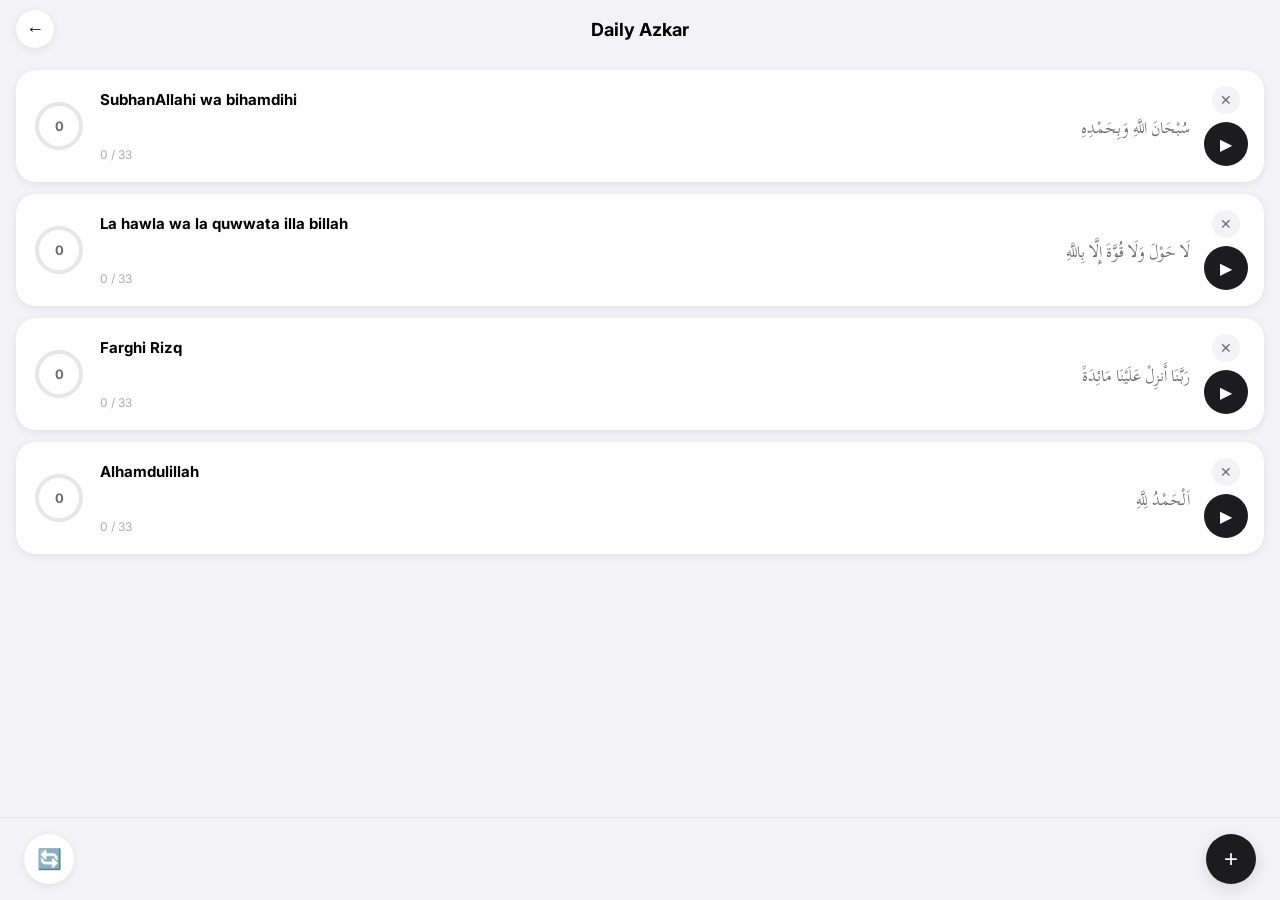
==== azkar.html @ 8ad4d425 "Create azkar.html" ====
<!DOCTYPE html>
<html lang="en">
<head>
  <meta charset="UTF-8"/>
  <meta name="viewport" content="width=device-width, initial-scale=1.0, viewport-fit=cover"/>
  <meta name="apple-mobile-web-app-capable" content="yes"/>
  <meta name="apple-mobile-web-app-status-bar-style" content="default"/>
  <title>Daily Azkar – IbadahHub</title>
  <link rel="stylesheet" href="css/style.css"/>
  <style>
    body { padding-bottom: 100px; }

    .azkar-header {
      display: flex;
      align-items: center;
      justify-content: space-between;
      padding: 14px 16px;
      padding-top: calc(env(safe-area-inset-top, 16px) + 10px);
      background: var(--bg);
    }

    .azkar-header-title {
      font-size: 18px;
      font-weight: 700;
      color: var(--text);
      text-align: center;
      flex: 1;
    }

    /* Zikr card */
    .zikr-card {
      background: white;
      border-radius: var(--radius-lg);
      padding: 16px;
      box-shadow: var(--shadow);
      margin: 0 16px 12px;
      display: flex;
      align-items: center;
      gap: 14px;
    }

    /* Progress ring */
    .zikr-ring {
      position: relative;
      width: 54px;
      height: 54px;
      flex-shrink: 0;
    }

    .zikr-ring svg {
      transform: rotate(-90deg);
      width: 54px;
      height: 54px;
    }

    .zikr-ring-text {
      position: absolute;
      inset: 0;
      display: flex;
      align-items: center;
      justify-content: center;
      font-size: 13px;
      font-weight: 700;
      color: var(--text-secondary);
    }

    .zikr-ring-text.done-text {
      font-size: 20px;
      color: var(--green);
    }

    /* Body */
    .zikr-body { flex: 1; min-width: 0; }

    .zikr-name {
      font-size: 15px;
      font-weight: 700;
      color: var(--text);
      margin-bottom: 4px;
      line-height: 1.3;
    }

    .zikr-arabic {
      font-family: 'Scheherazade New', serif;
      font-size: 16px;
      line-height: 1.8;
      text-align: right;
      direction: rtl;
      color: var(--text-secondary);
      margin-bottom: 4px;
    }

    .zikr-done-label {
      font-size: 13px;
      font-weight: 700;
      color: var(--green);
    }

    .zikr-count-label {
      font-size: 12px;
      color: var(--text-light);
    }

    /* Right side buttons */
    .zikr-right {
      display: flex;
      flex-direction: column;
      align-items: center;
      gap: 8px;
      flex-shrink: 0;
    }

    .zikr-menu-btn {
      width: 28px;
      height: 28px;
      border-radius: 50%;
      border: none;
      background: var(--bg);
      color: var(--text-secondary);
      font-size: 14px;
      cursor: pointer;
      display: flex;
      align-items: center;
      justify-content: center;
    }

    .zikr-play-btn {
      width: 44px;
      height: 44px;
      border-radius: 50%;
      border: none;
      background: #1c1c1e;
      color: white;
      font-size: 16px;
      cursor: pointer;
      display: flex;
      align-items: center;
      justify-content: center;
      transition: transform 0.15s;
      -webkit-user-select: none;
      user-select: none;
    }

    .zikr-play-btn:active { transform: scale(0.9); }

    /* Bottom buttons */
    .bottom-actions {
      position: fixed;
      bottom: 0;
      left: 0;
      right: 0;
      display: flex;
      align-items: center;
      justify-content: space-between;
      padding: 16px 24px;
      padding-bottom: calc(env(safe-area-inset-bottom, 16px) + 16px);
      background: rgba(242,242,247,0.95);
      backdrop-filter: blur(10px);
      -webkit-backdrop-filter: blur(10px);
      border-top: 1px solid var(--border);
    }

    .bottom-round-btn {
      width: 50px;
      height: 50px;
      border-radius: 50%;
      border: none;
      background: white;
      font-size: 20px;
      cursor: pointer;
      display: flex;
      align-items: center;
      justify-content: center;
      box-shadow: var(--shadow);
      transition: transform 0.15s;
      -webkit-user-select: none;
      user-select: none;
    }

    .bottom-round-btn:active { transform: scale(0.9); }

    .bottom-add-btn {
      width: 50px;
      height: 50px;
      border-radius: 50%;
      border: none;
      background: #1c1c1e;
      color: white;
      font-size: 24px;
      cursor: pointer;
      display: flex;
      align-items: center;
      justify-content: center;
      box-shadow: var(--shadow-md);
      transition: transform 0.15s;
      -webkit-user-select: none;
      user-select: none;
    }

    .bottom-add-btn:active { transform: scale(0.9); }

    /* Add zikr modal */
    .add-modal-overlay {
      position: fixed;
      inset: 0;
      background: rgba(0,0,0,0.4);
      z-index: 1000;
      display: flex;
      align-items: flex-end;
      opacity: 0;
      pointer-events: none;
      transition: opacity 0.3s ease;
    }

    .add-modal-overlay.show {
      opacity: 1;
      pointer-events: all;
    }

    .add-modal {
      background: white;
      border-radius: 24px 24px 0 0;
      padding: 20px;
      padding-bottom: calc(env(safe-area-inset-bottom, 20px) + 20px);
      width: 100%;
      transform: translateY(100%);
      transition: transform 0.3s ease;
    }

    .add-modal-overlay.show .add-modal {
      transform: translateY(0);
    }

    .add-modal-handle {
      width: 36px;
      height: 4px;
      background: var(--border);
      border-radius: 50px;
      margin: 0 auto 20px;
    }

    .add-modal-title {
      font-size: 18px;
      font-weight: 700;
      text-align: center;
      margin-bottom: 20px;
    }

    .form-input {
      width: 100%;
      padding: 13px 16px;
      border-radius: 12px;
      border: 1px solid var(--border);
      font-size: 15px;
      font-family: 'Inter', sans-serif;
      background: var(--bg);
      color: var(--text);
      margin-bottom: 12px;
      outline: none;
    }

    .form-input:focus {
      border-color: var(--primary);
    }

    /* Zikr detail page */
    #zikr-detail-page {
      display: none;
      position: fixed;
      inset: 0;
      background: var(--bg);
      z-index: 500;
      overflow-y: auto;
      padding-bottom: 40px;
    }

    #zikr-detail-page.show { display: block; }

    .detail-info-card {
      background: white;
      border-radius: var(--radius-lg);
      padding: 24px 20px;
      margin: 0 16px 14px;
      box-shadow: var(--shadow);
    }

    .detail-name {
      font-size: 22px;
      font-weight: 800;
      color: var(--text);
      margin-bottom: 8px;
    }

    .detail-target {
      display: inline-block;
      background: var(--bg);
      border-radius: 50px;
      padding: 5px 16px;
      font-size: 13px;
      font-weight: 600;
      color: var(--text-secondary);
      margin-bottom: 16px;
    }

    .detail-urdu {
      font-family: 'Noto Nastaliq Urdu', serif;
      font-size: 18px;
      line-height: 2.4;
      text-align: right;
      direction: rtl;
      color: var(--text);
      margin-bottom: 14px;
    }

    .detail-arabic {
      font-family: 'Scheherazade New', serif;
      font-size: 26px;
      line-height: 2;
      text-align: right;
      direction: rtl;
      color: var(--text);
      margin-bottom: 14px;
    }

    .detail-translation {
      font-size: 15px;
      line-height: 1.7;
      color: var(--text-secondary);
      margin-bottom: 10px;
    }

    .detail-reference {
      font-size: 12px;
      color: var(--text-light);
      text-align: center;
      direction: rtl;
      font-family: 'Scheherazade New', serif;
      padding-top: 12px;
      border-top: 1px solid var(--border);
    }

    .detail-counter-card {
      background: white;
      border-radius: var(--radius-lg);
      padding: 32px 20px 24px;
      margin: 0 16px 14px;
      box-shadow: var(--shadow);
      text-align: center;
      cursor: pointer;
      -webkit-user-select: none;
      user-select: none;
    }

    .detail-counter-card:active {
      background: #f9f9f9;
    }

    .detail-fraction {
      font-size: 52px;
      font-weight: 800;
      color: var(--green);
      letter-spacing: -2px;
      margin-bottom: 8px;
    }

    .detail-tap-hint {
      font-size: 15px;
      color: var(--text-light);
      margin-bottom: 16px;
    }

    .detail-reset-btn {
      background: var(--red);
      color: white;
      border: none;
      border-radius: 50px;
      padding: 13px 40px;
      font-size: 16px;
      font-weight: 700;
      cursor: pointer;
      font-family: 'Inter', sans-serif;
    }

    .detail-reset-btn:active { opacity: 0.85; }
  </style>
</head>
<body>

<!-- HEADER -->
<div class="azkar-header">
  <button class="back-btn" onclick="location.href='more.html'">←</button>
  <div class="azkar-header-title">Daily Azkar</div>
  <div style="width:38px;"></div>
</div>

<!-- ZIKR LIST -->
<div id="zikr-list" style="padding-top:8px;"></div>

<!-- BOTTOM ACTIONS -->
<div class="bottom-actions">
  <button class="bottom-round-btn" onclick="resetAll()" title="Reset all">🔄</button>
  <button class="bottom-add-btn" onclick="openAddModal()">+</button>
</div>

<!-- ADD ZIKR MODAL -->
<div class="add-modal-overlay" id="add-modal-overlay" onclick="closeAddModal(event)">
  <div class="add-modal">
    <div class="add-modal-handle"></div>
    <div class="add-modal-title">Add New Zikr</div>
    <input class="form-input" id="new-zikr-name" placeholder="Name (e.g. SubhanAllah)" />
    <input class="form-input" id="new-zikr-arabic" placeholder="Arabic text (optional)" style="font-family:'Scheherazade New',serif; font-size:18px; direction:rtl;"/>
    <input class="form-input" id="new-zikr-urdu" placeholder="Urdu/explanation (optional)" style="font-family:'Noto Nastaliq Urdu',serif; direction:rtl;"/>
    <input class="form-input" id="new-zikr-target" placeholder="Target count (e.g. 33)" type="number"/>
    <button class="btn btn-primary btn-full" style="margin-top:4px;" onclick="addZikr()">Add Zikr</button>
  </div>
</div>

<!-- ZIKR DETAIL PAGE -->
<div id="zikr-detail-page">
  <div class="azkar-header">
    <button class="back-btn" onclick="closeDetail()">←</button>
    <div class="azkar-header-title" id="detail-header-title">Zikr</div>
    <div style="width:38px;"></div>
  </div>

  <div class="detail-info-card">
    <div class="detail-name" id="detail-name"></div>
    <div class="detail-target" id="detail-target"></div>
    <div class="detail-arabic" id="detail-arabic"></div>
    <div class="detail-urdu" id="detail-urdu"></div>
    <div class="detail-reference" id="detail-reference"></div>
  </div>

  <div class="detail-counter-card" onclick="detailTap()">
    <div class="detail-fraction" id="detail-fraction">0 / 33</div>
    <div class="detail-tap-hint">Tap Anywhere</div>
    <button class="detail-reset-btn" onclick="event.stopPropagation(); detailReset()">Reset</button>
  </div>
</div>

<!-- TOAST -->
<div class="toast" id="toast"></div>

<script>
// ── DEFAULT ZIKR DATA ──
const defaultZikr = [
  {
    id: 'subhan',
    name: 'SubhanAllahi wa bihamdihi',
    arabic: 'سُبْحَانَ اللَّهِ وَبِحَمْدِهِ',
    urdu: 'نبی صلی اللہ علیہ وآلہ وسلم نے فرمایا: دو کلمے زبان پر ہلکے ہیں لیکن میزان میں انتہائی وزنی اور اللہ تعالیٰ کو از حد محبوب ہیں',
    reference: 'صحیح البخاری، حدیث: 6682',
    target: 33,
    count: 0
  },
  {
    id: 'lahawla',
    name: 'La hawla wa la quwwata illa billah',
    arabic: 'لَا حَوْلَ وَلَا قُوَّةَ إِلَّا بِاللَّهِ',
    urdu: 'اللہ کے سوا نہ کوئی طاقت ہے نہ قوت',
    reference: 'متفق علیہ',
    target: 33,
    count: 0
  },
  {
    id: 'farghi',
    name: 'Farghi Rizq',
    arabic: 'رَبَّنَا أَنزِلْ عَلَيْنَا مَائِدَةً',
    urdu: 'اے ہمارے رب ہم پر آسمان سے خوان نعمت نازل فرما',
    reference: 'القرآن 5:114',
    target: 33,
    count: 0
  },
  {
    id: 'alhamd',
    name: 'Alhamdulillah',
    arabic: 'اَلْحَمْدُ لِلَّهِ',
    urdu: 'تمام تعریفیں اللہ کے لیے ہیں',
    reference: 'القرآن 1:2',
    target: 33,
    count: 0
  }
];

let currentDetailId = null;

// ── LOAD ZIKR ──
function loadZikr() {
  const saved = localStorage.getItem('azkarList');
  if (saved) return JSON.parse(saved);
  localStorage.setItem('azkarList', JSON.stringify(defaultZikr));
  return defaultZikr;
}

function saveZikr(list) {
  localStorage.setItem('azkarList', JSON.stringify(list));
}

// ── RENDER LIST ──
function renderList() {
  const list = loadZikr();
  const container = document.getElementById('zikr-list');
  container.innerHTML = '';

  list.forEach(z => {
    const isDone = z.count >= z.target;
    const pct = Math.min(z.count / z.target, 1);
    const circumference = 2 * Math.PI * 22;
    const offset = circumference - pct * circumference;

    const card = document.createElement('div');
    card.className = 'zikr-card';
    card.innerHTML = `
      <!-- Ring -->
      <div class="zikr-ring">
        <svg viewBox="0 0 54 54">
          <circle cx="27" cy="27" r="22" fill="none"
            stroke="#e5e5ea" stroke-width="4"/>
          <circle cx="27" cy="27" r="22" fill="none"
            stroke="${isDone ? '#34c759' : '#34c759'}"
            stroke-width="4"
            stroke-linecap="round"
            stroke-dasharray="${circumference}"
            stroke-dashoffset="${isDone ? 0 : offset}"
            style="transition:stroke-dashoffset 0.3s ease;"/>
        </svg>
        <div class="zikr-ring-text ${isDone ? 'done-text' : ''}">
          ${isDone ? '✓' : z.count}
        </div>
      </div>

      <!-- Body -->
      <div class="zikr-body" onclick="openDetail('${z.id}')" style="cursor:pointer;">
        <div class="zikr-name">${z.name}</div>
        <div class="zikr-arabic">${z.arabic}</div>
        ${isDone
          ? '<div class="zikr-done-label">Done</div>'
          : `<div class="zikr-count-label">${z.count} / ${z.target}</div>`
        }
      </div>

      <!-- Right -->
      <div class="zikr-right">
        <button class="zikr-menu-btn" onclick="deleteZikr('${z.id}')">✕</button>
        <button class="zikr-play-btn" onclick="openDetail('${z.id}')">▶</button>
      </div>
    `;
    container.appendChild(card);
  });
}

// ── OPEN DETAIL ──
function openDetail(id) {
  const list = loadZikr();
  const z = list.find(x => x.id === id);
  if (!z) return;
  currentDetailId = id;

  document.getElementById('detail-header-title').textContent = z.name;
  document.getElementById('detail-name').textContent = z.name;
  document.getElementById('detail-target').textContent = 'Target ' + z.target;
  document.getElementById('detail-arabic').textContent = z.arabic;
  document.getElementById('detail-urdu').textContent = z.urdu;
  document.getElementById('detail-reference').textContent = z.reference;
  updateDetailCounter(z);

  document.getElementById('zikr-detail-page').classList.add('show');
}

function closeDetail() {
  document.getElementById('zikr-detail-page').classList.remove('show');
  currentDetailId = null;
  renderList();
}

// ── DETAIL TAP ──
function detailTap() {
  if (!currentDetailId) return;
  const list = loadZikr();
  const z = list.find(x => x.id === currentDetailId);
  if (!z) return;
  if (z.count < z.target) z.count++;
  if (navigator.vibrate) navigator.vibrate(30);
  saveZikr(list);
  updateDetailCounter(z);
}

function detailReset() {
  if (!currentDetailId) return;
  const list = loadZikr();
  const z = list.find(x => x.id === currentDetailId);
  if (!z) return;
  z.count = 0;
  saveZikr(list);
  updateDetailCounter(z);
}

function updateDetailCounter(z) {
  document.getElementById('detail-fraction').textContent = z.count + ' / ' + z.target;
}

// ── DELETE ZIKR ──
function deleteZikr(id) {
  if (!confirm('Remove this zikr?')) return;
  const list = loadZikr().filter(x => x.id !== id);
  saveZikr(list);
  renderList();
}

// ── RESET ALL ──
function resetAll() {
  if (!confirm('Reset all zikr counts?')) return;
  const list = loadZikr();
  list.forEach(z => z.count = 0);
  saveZikr(list);
  renderList();
  showToast('All counts reset ✓');
}

// ── ADD ZIKR ──
function openAddModal() {
  document.getElementById('add-modal-overlay').classList.add('show');
}

function closeAddModal(e) {
  if (e.target === document.getElementById('add-modal-overlay')) {
    document.getElementById('add-modal-overlay').classList.remove('show');
  }
}

function addZikr() {
  const name = document.getElementById('new-zikr-name').value.trim();
  const arabic = document.getElementById('new-zikr-arabic').value.trim();
  const urdu = document.getElementById('new-zikr-urdu').value.trim();
  const target = parseInt(document.getElementById('new-zikr-target').value) || 33;

  if (!name) { showToast('Please enter a name'); return; }

  const list = loadZikr();
  list.push({
    id: 'z_' + Date.now(),
    name, arabic, urdu,
    reference: '',
    target,
    count: 0
  });
  saveZikr(list);
  renderList();

  document.getElementById('new-zikr-name').value = '';
  document.getElementById('new-zikr-arabic').value = '';
  document.getElementById('new-zikr-urdu').value = '';
  document.getElementById('new-zikr-target').value = '';
  document.getElementById('add-modal-overlay').classList.remove('show');
  showToast('Zikr added ✓');
}

// ── TOAST ──
function showToast(msg) {
  const t = document.getElementById('toast');
  t.textContent = msg;
  t.classList.add('show');
  setTimeout(() => t.classList.remove('show'), 2500);
}

// ── INIT ──
renderList();
</script>
</body>
</html>
---- css/style.css ----
/* ==============================================
   IBADAHHUB - COMPLETE iOS STYLE
   ============================================== */

@import url('https://fonts.googleapis.com/css2?family=Inter:wght@300;400;500;600;700;800&family=Scheherazade+New:wght@400;700&family=Noto+Nastaliq+Urdu:wght@400;700&display=swap');

/* --- ROOT --- */
:root {
  --bg: #f2f2f7;
  --card: #ffffff;
  --primary: #007aff;
  --green: #34c759;
  --red: #ff3b30;
  --orange: #ff9500;
  --purple: #af52de;
  --gray: #8e8e93;
  --border: #e5e5ea;
  --text: #000000;
  --text-secondary: #6c6c70;
  --text-light: #aeaeb2;
  --shadow: 0 2px 8px rgba(0,0,0,0.08);
  --shadow-md: 0 4px 16px rgba(0,0,0,0.12);
  --radius: 16px;
  --radius-sm: 12px;
  --radius-lg: 20px;
  --navbar-height: 83px;
}

/* --- RESET --- */
*, *::before, *::after {
  margin: 0;
  padding: 0;
  box-sizing: border-box;
  -webkit-tap-highlight-color: transparent;
}

html {
  -webkit-text-size-adjust: 100%;
  scroll-behavior: smooth;
}

body {
  font-family: 'Inter', -apple-system, BlinkMacSystemFont, sans-serif;
  background: var(--bg);
  color: var(--text);
  min-height: 100vh;
  overflow-x: hidden;
}

::-webkit-scrollbar { display: none; }
* { scrollbar-width: none; }

/* ==============================================
   BOTTOM NAVBAR
   ============================================== */

.navbar {
  position: fixed;
  bottom: 0;
  left: 0;
  right: 0;
  height: var(--navbar-height);
  background: rgba(249,249,249,0.94);
  backdrop-filter: blur(20px);
  -webkit-backdrop-filter: blur(20px);
  border-top: 1px solid var(--border);
  display: flex;
  align-items: flex-start;
  justify-content: space-around;
  padding-top: 8px;
  padding-bottom: env(safe-area-inset-bottom, 8px);
  z-index: 999;
}

.nav-item {
  display: flex;
  flex-direction: column;
  align-items: center;
  gap: 4px;
  cursor: pointer;
  padding: 6px 20px;
  border-radius: 12px;
  transition: all 0.15s ease;
  -webkit-user-select: none;
  user-select: none;
  min-width: 70px;
}

.nav-item:active {
  transform: scale(0.88);
}

/* Icon box style like screenshot */
.nav-icon-box {
  width: 44px;
  height: 44px;
  border-radius: 12px;
  background: #e5e5ea;
  display: flex;
  align-items: center;
  justify-content: center;
  font-size: 22px;
  transition: all 0.15s ease;
}

.nav-item.active .nav-icon-box {
  background: #007aff22;
}

.nav-label {
  font-size: 10px;
  font-weight: 500;
  color: var(--text-secondary);
}

.nav-item.active .nav-label {
  color: var(--primary);
  font-weight: 700;
}

/* ==============================================
   PAGE HEADER (back button style)
   ============================================== */

.page-header {
  display: flex;
  align-items: center;
  justify-content: space-between;
  padding: 12px 16px;
  padding-top: calc(env(safe-area-inset-top, 16px) + 12px);
  background: var(--bg);
}

.back-btn {
  width: 38px;
  height: 38px;
  border-radius: 50%;
  background: var(--card);
  border: none;
  display: flex;
  align-items: center;
  justify-content: center;
  font-size: 18px;
  cursor: pointer;
  box-shadow: var(--shadow);
  -webkit-user-select: none;
  user-select: none;
  transition: transform 0.15s;
}

.back-btn:active {
  transform: scale(0.9);
}

.page-header-title {
  font-size: 17px;
  font-weight: 700;
  color: var(--text);
  text-align: center;
  flex: 1;
}

.header-action-btn {
  width: 38px;
  height: 38px;
  border-radius: 50%;
  background: var(--card);
  border: none;
  display: flex;
  align-items: center;
  justify-content: center;
  font-size: 18px;
  cursor: pointer;
  box-shadow: var(--shadow);
  transition: transform 0.15s;
}

.header-action-btn:active {
  transform: scale(0.9);
}

/* ==============================================
   CARDS
   ============================================== */

.card {
  background: var(--card);
  border-radius: var(--radius);
  padding: 18px;
  box-shadow: var(--shadow);
  margin-bottom: 12px;
}

.card-lg {
  background: var(--card);
  border-radius: var(--radius-lg);
  padding: 24px;
  box-shadow: var(--shadow-md);
  margin-bottom: 14px;
}

/* Full width row card with arrow */
.list-card {
  background: var(--card);
  border-radius: var(--radius);
  padding: 16px 18px;
  box-shadow: var(--shadow);
  margin-bottom: 10px;
  display: flex;
  align-items: center;
  gap: 14px;
  cursor: pointer;
  transition: transform 0.15s ease;
  -webkit-user-select: none;
  user-select: none;
}

.list-card:active {
  transform: scale(0.98);
  opacity: 0.9;
}

.list-card-icon {
  width: 44px;
  height: 44px;
  border-radius: 12px;
  background: var(--bg);
  display: flex;
  align-items: center;
  justify-content: center;
  font-size: 24px;
  flex-shrink: 0;
}

.list-card-body {
  flex: 1;
}

.list-card-title {
  font-size: 15px;
  font-weight: 700;
  color: var(--text);
  margin-bottom: 3px;
}

.list-card-desc {
  font-size: 13px;
  color: var(--text-secondary);
  line-height: 1.4;
}

.list-card-arrow {
  font-size: 18px;
  color: var(--text-light);
  font-weight: 300;
}

/* 2 column grid */
.grid-2 {
  display: grid;
  grid-template-columns: 1fr 1fr;
  gap: 12px;
  margin-bottom: 14px;
}

.grid-card {
  background: var(--card);
  border-radius: var(--radius);
  padding: 20px 12px;
  box-shadow: var(--shadow);
  display: flex;
  flex-direction: column;
  align-items: center;
  text-align: center;
  cursor: pointer;
  transition: transform 0.15s ease;
  -webkit-user-select: none;
  user-select: none;
  gap: 10px;
}

.grid-card:active {
  transform: scale(0.94);
}

.grid-card-icon {
  font-size: 42px;
  line-height: 1;
}

.grid-card-title {
  font-size: 14px;
  font-weight: 700;
  color: var(--text);
}

/* ==============================================
   CONTENT WRAPPER
   ============================================== */

.content {
  padding: 0 16px 20px;
  max-width: 480px;
  margin: 0 auto;
}

.content-with-navbar {
  padding-bottom: calc(var(--navbar-height) + 20px);
}

/* ==============================================
   SECTION LABEL
   ============================================== */

.section-label {
  font-size: 13px;
  font-weight: 600;
  color: var(--text-secondary);
  text-transform: uppercase;
  letter-spacing: 0.5px;
  margin: 20px 0 10px;
  padding-left: 2px;
}

/* ==============================================
   BUTTONS
   ============================================== */

.btn {
  display: inline-flex;
  align-items: center;
  justify-content: center;
  gap: 8px;
  padding: 13px 24px;
  border-radius: 50px;
  font-size: 15px;
  font-weight: 600;
  border: none;
  cursor: pointer;
  transition: all 0.15s ease;
  -webkit-user-select: none;
  user-select: none;
  font-family: 'Inter', sans-serif;
}

.btn:active { transform: scale(0.96); }
.btn-primary { background: var(--primary); color: white; }
.btn-green { background: var(--green); color: white; }
.btn-red { background: var(--red); color: white; }
.btn-gray { background: var(--border); color: var(--text); }
.btn-full { width: 100%; }
.btn-sm { padding: 9px 18px; font-size: 13px; }
.btn-lg { padding: 16px 32px; font-size: 17px; }

/* ==============================================
   TAB SWITCHER
   ============================================== */

.tab-bar {
  display: flex;
  background: var(--border);
  border-radius: 10px;
  padding: 3px;
  margin-bottom: 16px;
}

.tab-btn {
  flex: 1;
  padding: 8px;
  border-radius: 8px;
  border: none;
  background: transparent;
  font-size: 14px;
  font-weight: 600;
  color: var(--text-secondary);
  cursor: pointer;
  transition: all 0.2s ease;
  font-family: 'Inter', sans-serif;
}

.tab-btn.active {
  background: var(--card);
  color: var(--text);
  box-shadow: var(--shadow);
}

/* ==============================================
   DATE NAVIGATOR
   ============================================== */

.date-nav {
  display: flex;
  align-items: center;
  justify-content: space-between;
  background: var(--card);
  border-radius: var(--radius);
  padding: 14px 16px;
  box-shadow: var(--shadow);
  margin-bottom: 14px;
}

.date-nav-btn {
  width: 34px;
  height: 34px;
  border-radius: 50%;
  background: var(--bg);
  border: none;
  display: flex;
  align-items: center;
  justify-content: center;
  font-size: 16px;
  cursor: pointer;
  color: var(--primary);
  transition: transform 0.15s;
  font-weight: 700;
}

.date-nav-btn:active { transform: scale(0.9); }

.date-nav-center {
  text-align: center;
}

.date-nav-main {
  font-size: 16px;
  font-weight: 700;
  color: var(--text);
}

.date-nav-sub {
  font-size: 12px;
  color: var(--text-secondary);
  margin-top: 2px;
}

/* ==============================================
   PROGRESS RING (for azkar)
   ============================================== */

.progress-ring-wrap {
  position: relative;
  width: 52px;
  height: 52px;
  flex-shrink: 0;
}

.progress-ring-wrap svg {
  transform: rotate(-90deg);
}

.progress-ring-text {
  position: absolute;
  inset: 0;
  display: flex;
  align-items: center;
  justify-content: center;
  font-size: 13px;
  font-weight: 700;
  color: var(--text-secondary);
}

.progress-ring-text.done {
  color: var(--green);
  font-size: 18px;
}

/* ==============================================
   PROGRESS BAR
   ============================================== */

.progress-bar {
  background: var(--border);
  border-radius: 50px;
  height: 6px;
  overflow: hidden;
  margin-top: 10px;
}

.progress-fill {
  height: 100%;
  border-radius: 50px;
  background: var(--primary);
  transition: width 0.4s ease;
}

.progress-fill.green { background: var(--green); }
.progress-fill.red { background: var(--red); }

/* ==============================================
   BADGE / PILL
   ============================================== */

.badge {
  display: inline-block;
  padding: 4px 12px;
  border-radius: 50px;
  font-size: 12px;
  font-weight: 600;
  background: var(--border);
  color: var(--text-secondary);
}

.badge-green { background: #e6f9ec; color: var(--green); }
.badge-blue { background: #e8f0fe; color: var(--primary); }
.badge-red { background: #ffe8e8; color: var(--red); }

/* ==============================================
   TOAST
   ============================================== */

.toast {
  position: fixed;
  bottom: calc(var(--navbar-height) + 16px);
  left: 50%;
  transform: translateX(-50%) translateY(20px);
  background: rgba(28,28,30,0.92);
  color: white;
  padding: 12px 22px;
  border-radius: 50px;
  font-size: 14px;
  font-weight: 500;
  z-index: 9999;
  opacity: 0;
  transition: all 0.3s ease;
  white-space: nowrap;
  pointer-events: none;
}

.toast.show {
  opacity: 1;
  transform: translateX(-50%) translateY(0);
}

/* ==============================================
   ARABIC & URDU TEXT
   ============================================== */

.arabic {
  font-family: 'Scheherazade New', serif;
  font-size: 26px;
  line-height: 2;
  text-align: right;
  direction: rtl;
  color: var(--text);
}

.arabic-sm { font-size: 20px; }
.arabic-lg { font-size: 32px; }

.urdu {
  font-family: 'Noto Nastaliq Urdu', serif;
  font-size: 16px;
  line-height: 2.4;
  text-align: right;
  direction: rtl;
  color: var(--text-secondary);
}

/* ==============================================
   MODAL (bottom sheet)
   ============================================== */

.modal-overlay {
  position: fixed;
  inset: 0;
  background: rgba(0,0,0,0.4);
  z-index: 1000;
  display: flex;
  align-items: flex-end;
  opacity: 0;
  pointer-events: none;
  transition: opacity 0.3s ease;
}

.modal-overlay.show {
  opacity: 1;
  pointer-events: all;
}

.modal {
  background: var(--card);
  border-radius: var(--radius-lg) var(--radius-lg) 0 0;
  padding: 20px;
  padding-bottom: calc(env(safe-area-inset-bottom, 20px) + 20px);
  width: 100%;
  transform: translateY(100%);
  transition: transform 0.3s ease;
}

.modal-overlay.show .modal {
  transform: translateY(0);
}

.modal-handle {
  width: 36px;
  height: 4px;
  background: var(--border);
  border-radius: 50px;
  margin: 0 auto 20px;
}

.modal-title {
  font-size: 18px;
  font-weight: 700;
  text-align: center;
  margin-bottom: 16px;
}

/* ==============================================
   SPINNER
   ============================================== */

.spinner {
  width: 28px;
  height: 28px;
  border: 3px solid var(--border);
  border-top-color: var(--primary);
  border-radius: 50%;
  animation: spin 0.8s linear infinite;
  margin: 20px auto;
}

@keyframes spin { to { transform: rotate(360deg); } }

/* ==============================================
   ANIMATIONS
   ============================================== */

@keyframes fadeUp {
  from { opacity: 0; transform: translateY(12px); }
  to { opacity: 1; transform: translateY(0); }
}

.fade-up {
  animation: fadeUp 0.3s ease forwards;
}

/* ==============================================
   UTILITIES
   ============================================== */

.text-center { text-align: center; }
.text-right { text-align: right; }
.text-green { color: var(--green); }
.text-red { color: var(--red); }
.text-primary { color: var(--primary); }
.text-secondary { color: var(--text-secondary); }
.text-bold { font-weight: 700; }
.text-sm { font-size: 13px; }
.text-lg { font-size: 18px; }
.mt-8 { margin-top: 8px; }
.mt-12 { margin-top: 12px; }
.mt-16 { margin-top: 16px; }
.mb-8 { margin-bottom: 8px; }
.mb-12 { margin-bottom: 12px; }
.mb-16 { margin-bottom: 16px; }
.flex { display: flex; }
.flex-center { display: flex; align-items: center; justify-content: center; }
.flex-between { display: flex; align-items: center; justify-content: space-between; }
.gap-8 { gap: 8px; }
.gap-12 { gap: 12px; }
.w-full { width: 100%; }
.hidden { display: none !important; }

/* ==============================================
   EMPTY STATE
   ============================================== */

.empty-state {
  text-align: center;
  padding: 48px 24px;
}

.empty-icon { font-size: 52px; margin-bottom: 14px; opacity: 0.5; }
.empty-title { font-size: 17px; font-weight: 700; margin-bottom: 8px; }
.empty-text { font-size: 14px; color: var(--text-secondary); line-height: 1.6; }

/* ==============================================
   DIVIDER
   ============================================== */

.divider {
  height: 1px;
  background: var(--border);
  margin: 14px 0;
}
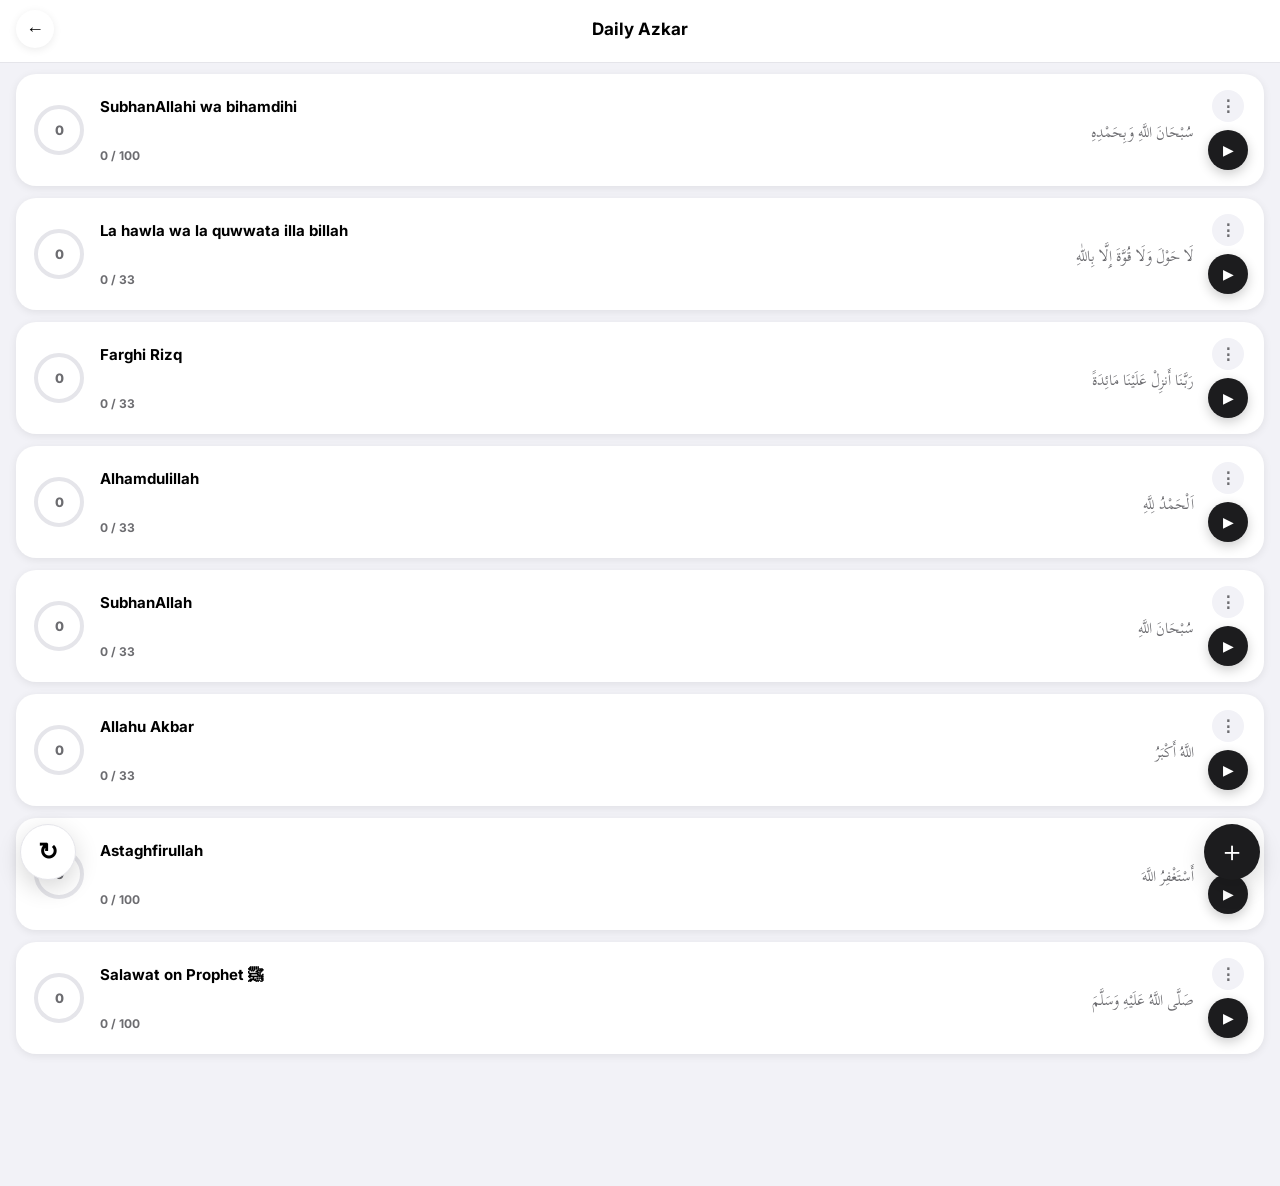
==== commit 6545ab05: "Update azkar.html" ====
--- a/azkar.html
+++ b/azkar.html
@@ -7,655 +7,1245 @@
   <meta name="apple-mobile-web-app-status-bar-style" content="default"/>
   <title>Daily Azkar – IbadahHub</title>
   <link rel="stylesheet" href="css/style.css"/>
+  <link href="https://fonts.googleapis.com/css2?family=Scheherazade+New:wght@400;700&family=Noto+Nastaliq+Urdu:wght@400;700&family=Inter:wght@400;600;700;800;900&display=swap" rel="stylesheet"/>
   <style>
-    body { padding-bottom: 100px; }
-
+    * { margin:0; padding:0; box-sizing:border-box; }
+    body { background:var(--bg); min-height:100vh; font-family:'Inter',sans-serif; }
+
+    /* ══ VIEWS ══ */
+    .view { display:none; }
+    .view.active { display:block; }
+
+    /* ══ HEADER ══ */
     .azkar-header {
-      display: flex;
-      align-items: center;
-      justify-content: space-between;
-      padding: 14px 16px;
-      padding-top: calc(env(safe-area-inset-top, 16px) + 10px);
-      background: var(--bg);
+      display:flex; align-items:center; justify-content:space-between;
+      padding:14px 16px;
+      padding-top:calc(env(safe-area-inset-top,16px) + 10px);
+      background:white;
+      box-shadow:0 1px 0 var(--border);
+      position:sticky; top:0; z-index:50;
     }
 
     .azkar-header-title {
-      font-size: 18px;
-      font-weight: 700;
-      color: var(--text);
-      text-align: center;
-      flex: 1;
-    }
-
-    /* Zikr card */
+      font-size:17px; font-weight:700;
+      color:var(--text); text-align:center; flex:1;
+    }
+
+    /* ══ ZIKR LIST ══ */
+    .zikr-list {
+      padding:12px 16px 120px;
+    }
+
+    /* ══ ZIKR CARD ══ */
     .zikr-card {
-      background: white;
-      border-radius: var(--radius-lg);
-      padding: 16px;
-      box-shadow: var(--shadow);
-      margin: 0 16px 12px;
-      display: flex;
-      align-items: center;
-      gap: 14px;
-    }
+      background:white;
+      border-radius:20px;
+      padding:16px;
+      box-shadow:var(--shadow);
+      margin-bottom:12px;
+      display:flex;
+      align-items:center;
+      gap:14px;
+      transition:transform 0.15s;
+      -webkit-user-select:none; user-select:none;
+    }
+
+    .zikr-card:active { transform:scale(0.98); }
 
     /* Progress ring */
     .zikr-ring {
-      position: relative;
-      width: 54px;
-      height: 54px;
-      flex-shrink: 0;
-    }
-
-    .zikr-ring svg {
-      transform: rotate(-90deg);
-      width: 54px;
-      height: 54px;
+      width:54px; height:54px;
+      border-radius:50%;
+      flex-shrink:0;
+      position:relative;
+      display:flex;
+      align-items:center;
+      justify-content:center;
+    }
+
+    .zikr-ring-svg {
+      position:absolute;
+      inset:0;
+      transform:rotate(-90deg);
+    }
+
+    .zikr-ring-bg {
+      fill:none;
+      stroke:var(--border);
+      stroke-width:4;
+    }
+
+    .zikr-ring-fill {
+      fill:none;
+      stroke:var(--green);
+      stroke-width:4;
+      stroke-linecap:round;
+      transition:stroke-dashoffset 0.4s ease;
     }
 
     .zikr-ring-text {
-      position: absolute;
-      inset: 0;
-      display: flex;
-      align-items: center;
-      justify-content: center;
-      font-size: 13px;
-      font-weight: 700;
-      color: var(--text-secondary);
-    }
-
-    .zikr-ring-text.done-text {
-      font-size: 20px;
-      color: var(--green);
-    }
-
-    /* Body */
-    .zikr-body { flex: 1; min-width: 0; }
-
-    .zikr-name {
-      font-size: 15px;
-      font-weight: 700;
-      color: var(--text);
-      margin-bottom: 4px;
-      line-height: 1.3;
-    }
-
-    .zikr-arabic {
-      font-family: 'Scheherazade New', serif;
-      font-size: 16px;
-      line-height: 1.8;
-      text-align: right;
-      direction: rtl;
-      color: var(--text-secondary);
-      margin-bottom: 4px;
-    }
-
-    .zikr-done-label {
-      font-size: 13px;
-      font-weight: 700;
-      color: var(--green);
-    }
-
-    .zikr-count-label {
-      font-size: 12px;
-      color: var(--text-light);
-    }
-
-    /* Right side buttons */
-    .zikr-right {
-      display: flex;
-      flex-direction: column;
-      align-items: center;
-      gap: 8px;
-      flex-shrink: 0;
+      font-size:13px; font-weight:800;
+      color:var(--text-secondary);
+      position:relative; z-index:1;
+    }
+
+    .zikr-ring-text.done { color:var(--green); font-size:18px; }
+
+    /* Card body */
+    .zikr-body { flex:1; min-width:0; }
+
+    .zikr-title {
+      font-size:15px; font-weight:700;
+      color:var(--text); margin-bottom:4px;
+      line-height:1.3;
+    }
+
+    .zikr-arabic-small {
+      font-family:'Scheherazade New',serif;
+      font-size:15px; color:var(--text-secondary);
+      direction:rtl; text-align:right;
+      line-height:1.6; margin-bottom:4px;
+    }
+
+    .zikr-progress-text {
+      font-size:12px; font-weight:700;
+      color:var(--text-secondary);
+    }
+
+    .zikr-progress-text.done { color:var(--green); }
+
+    /* Card actions */
+    .zikr-actions {
+      display:flex; flex-direction:column;
+      align-items:center; gap:8px; flex-shrink:0;
     }
 
     .zikr-menu-btn {
-      width: 28px;
-      height: 28px;
-      border-radius: 50%;
-      border: none;
-      background: var(--bg);
-      color: var(--text-secondary);
-      font-size: 14px;
-      cursor: pointer;
-      display: flex;
-      align-items: center;
-      justify-content: center;
-    }
-
-    .zikr-play-btn {
-      width: 44px;
-      height: 44px;
-      border-radius: 50%;
-      border: none;
-      background: #1c1c1e;
-      color: white;
-      font-size: 16px;
-      cursor: pointer;
-      display: flex;
-      align-items: center;
-      justify-content: center;
-      transition: transform 0.15s;
-      -webkit-user-select: none;
-      user-select: none;
-    }
-
-    .zikr-play-btn:active { transform: scale(0.9); }
-
-    /* Bottom buttons */
-    .bottom-actions {
-      position: fixed;
-      bottom: 0;
-      left: 0;
-      right: 0;
-      display: flex;
-      align-items: center;
-      justify-content: space-between;
-      padding: 16px 24px;
-      padding-bottom: calc(env(safe-area-inset-bottom, 16px) + 16px);
-      background: rgba(242,242,247,0.95);
-      backdrop-filter: blur(10px);
-      -webkit-backdrop-filter: blur(10px);
-      border-top: 1px solid var(--border);
-    }
-
-    .bottom-round-btn {
-      width: 50px;
-      height: 50px;
-      border-radius: 50%;
-      border: none;
-      background: white;
-      font-size: 20px;
-      cursor: pointer;
-      display: flex;
-      align-items: center;
-      justify-content: center;
-      box-shadow: var(--shadow);
-      transition: transform 0.15s;
-      -webkit-user-select: none;
-      user-select: none;
-    }
-
-    .bottom-round-btn:active { transform: scale(0.9); }
-
-    .bottom-add-btn {
-      width: 50px;
-      height: 50px;
-      border-radius: 50%;
-      border: none;
-      background: #1c1c1e;
-      color: white;
-      font-size: 24px;
-      cursor: pointer;
-      display: flex;
-      align-items: center;
-      justify-content: center;
-      box-shadow: var(--shadow-md);
-      transition: transform 0.15s;
-      -webkit-user-select: none;
-      user-select: none;
-    }
-
-    .bottom-add-btn:active { transform: scale(0.9); }
-
-    /* Add zikr modal */
-    .add-modal-overlay {
-      position: fixed;
-      inset: 0;
-      background: rgba(0,0,0,0.4);
-      z-index: 1000;
-      display: flex;
-      align-items: flex-end;
-      opacity: 0;
-      pointer-events: none;
-      transition: opacity 0.3s ease;
-    }
-
-    .add-modal-overlay.show {
-      opacity: 1;
-      pointer-events: all;
-    }
-
-    .add-modal {
-      background: white;
-      border-radius: 24px 24px 0 0;
-      padding: 20px;
-      padding-bottom: calc(env(safe-area-inset-bottom, 20px) + 20px);
-      width: 100%;
-      transform: translateY(100%);
-      transition: transform 0.3s ease;
-    }
-
-    .add-modal-overlay.show .add-modal {
-      transform: translateY(0);
-    }
-
-    .add-modal-handle {
-      width: 36px;
-      height: 4px;
-      background: var(--border);
-      border-radius: 50px;
-      margin: 0 auto 20px;
-    }
-
-    .add-modal-title {
-      font-size: 18px;
-      font-weight: 700;
-      text-align: center;
-      margin-bottom: 20px;
-    }
-
-    .form-input {
-      width: 100%;
-      padding: 13px 16px;
-      border-radius: 12px;
-      border: 1px solid var(--border);
-      font-size: 15px;
-      font-family: 'Inter', sans-serif;
-      background: var(--bg);
-      color: var(--text);
-      margin-bottom: 12px;
-      outline: none;
-    }
-
-    .form-input:focus {
-      border-color: var(--primary);
-    }
-
-    /* Zikr detail page */
-    #zikr-detail-page {
-      display: none;
-      position: fixed;
-      inset: 0;
-      background: var(--bg);
-      z-index: 500;
-      overflow-y: auto;
-      padding-bottom: 40px;
-    }
-
-    #zikr-detail-page.show { display: block; }
-
+      width:32px; height:32px; border-radius:50%;
+      border:none; background:var(--bg);
+      color:var(--text-secondary); font-size:16px;
+      cursor:pointer; display:flex;
+      align-items:center; justify-content:center;
+      font-weight:700;
+    }
+
+    .zikr-start-btn {
+      width:40px; height:40px; border-radius:50%;
+      border:none; background:#1c1c1e;
+      color:white; font-size:14px;
+      cursor:pointer; display:flex;
+      align-items:center; justify-content:center;
+      box-shadow:0 4px 12px rgba(0,0,0,0.2);
+      transition:transform 0.15s;
+      -webkit-user-select:none; user-select:none;
+    }
+
+    .zikr-start-btn:active { transform:scale(0.9); }
+
+    /* ══ FLOATING BUTTONS ══ */
+    .float-actions {
+      position:fixed;
+      bottom:calc(20px + env(safe-area-inset-bottom,0px));
+      left:0; right:0;
+      display:flex;
+      align-items:center;
+      justify-content:space-between;
+      padding:0 20px;
+      pointer-events:none;
+      z-index:40;
+    }
+
+    .float-btn {
+      width:56px; height:56px;
+      border-radius:50%; border:none;
+      cursor:pointer;
+      display:flex; align-items:center; justify-content:center;
+      box-shadow:0 8px 24px rgba(0,0,0,0.16);
+      pointer-events:auto;
+      font-size:22px;
+      transition:transform 0.15s;
+      -webkit-user-select:none; user-select:none;
+    }
+
+    .float-btn:active { transform:scale(0.9); }
+
+    .float-reset-btn {
+      background:white;
+      color:var(--text);
+      border:1px solid var(--border);
+      font-size:24px; font-weight:700;
+    }
+
+    .float-add-btn {
+      background:#1c1c1e;
+      color:white;
+      font-size:28px;
+    }
+
+    /* ══ DETAIL VIEW ══ */
+    #view-detail {
+      min-height:100vh;
+      padding-bottom:40px;
+    }
+
+    .detail-header {
+      display:flex; align-items:center; gap:12px;
+      padding:14px 16px;
+      padding-top:calc(env(safe-area-inset-top,16px) + 10px);
+      background:white;
+      box-shadow:0 1px 0 var(--border);
+      position:sticky; top:0; z-index:50;
+    }
+
+    .detail-content { padding:14px 16px; }
+
+    /* Detail info card */
     .detail-info-card {
-      background: white;
-      border-radius: var(--radius-lg);
-      padding: 24px 20px;
-      margin: 0 16px 14px;
-      box-shadow: var(--shadow);
-    }
-
-    .detail-name {
-      font-size: 22px;
-      font-weight: 800;
-      color: var(--text);
-      margin-bottom: 8px;
-    }
-
-    .detail-target {
-      display: inline-block;
-      background: var(--bg);
-      border-radius: 50px;
-      padding: 5px 16px;
-      font-size: 13px;
-      font-weight: 600;
-      color: var(--text-secondary);
-      margin-bottom: 16px;
-    }
-
-    .detail-urdu {
-      font-family: 'Noto Nastaliq Urdu', serif;
-      font-size: 18px;
-      line-height: 2.4;
-      text-align: right;
-      direction: rtl;
-      color: var(--text);
-      margin-bottom: 14px;
+      background:white;
+      border-radius:20px;
+      padding:22px 20px;
+      box-shadow:var(--shadow);
+      margin-bottom:14px;
+      text-align:center;
+    }
+
+    .detail-title {
+      font-size:22px; font-weight:800;
+      color:var(--text); margin-bottom:10px;
+      letter-spacing:-0.3px;
+    }
+
+    .detail-target-badge {
+      display:inline-block;
+      background:var(--bg);
+      border-radius:50px;
+      padding:5px 16px;
+      font-size:13px; font-weight:700;
+      color:var(--text-secondary);
+      margin-bottom:18px;
+    }
+
+    .detail-hadith {
+      font-size:16px; line-height:1.8;
+      color:var(--text); margin-bottom:18px;
+      text-align:right; direction:rtl;
+      font-family:'Noto Nastaliq Urdu',serif;
     }
 
     .detail-arabic {
-      font-family: 'Scheherazade New', serif;
-      font-size: 26px;
-      line-height: 2;
-      text-align: right;
-      direction: rtl;
-      color: var(--text);
-      margin-bottom: 14px;
-    }
-
-    .detail-translation {
-      font-size: 15px;
-      line-height: 1.7;
-      color: var(--text-secondary);
-      margin-bottom: 10px;
-    }
-
-    .detail-reference {
-      font-size: 12px;
-      color: var(--text-light);
-      text-align: center;
-      direction: rtl;
-      font-family: 'Scheherazade New', serif;
-      padding-top: 12px;
-      border-top: 1px solid var(--border);
-    }
-
+      font-family:'Scheherazade New',serif;
+      font-size:28px; line-height:2;
+      text-align:right; direction:rtl;
+      color:var(--text); margin-bottom:16px;
+    }
+
+    .detail-arabic img {
+      width:100%; max-width:100%;
+      height:auto; display:block;
+      border-radius:14px; object-fit:contain;
+    }
+
+    .detail-meaning {
+      font-size:16px; line-height:1.8;
+      color:var(--text-secondary);
+      text-align:right; direction:rtl;
+      font-family:'Noto Nastaliq Urdu',serif;
+      margin-bottom:12px;
+    }
+
+    .detail-ref {
+      font-size:13px; color:var(--text-light);
+      padding-top:12px;
+      border-top:1px solid var(--border);
+      font-family:'Scheherazade New',serif;
+      direction:rtl; text-align:right;
+    }
+
+    /* Detail counter card */
     .detail-counter-card {
-      background: white;
-      border-radius: var(--radius-lg);
-      padding: 32px 20px 24px;
-      margin: 0 16px 14px;
-      box-shadow: var(--shadow);
-      text-align: center;
-      cursor: pointer;
-      -webkit-user-select: none;
-      user-select: none;
-    }
-
-    .detail-counter-card:active {
-      background: #f9f9f9;
-    }
-
-    .detail-fraction {
-      font-size: 52px;
-      font-weight: 800;
-      color: var(--green);
-      letter-spacing: -2px;
-      margin-bottom: 8px;
+      background:white;
+      border-radius:20px;
+      padding:28px 20px 24px;
+      box-shadow:var(--shadow);
+      text-align:center;
+      cursor:pointer;
+      -webkit-user-select:none; user-select:none;
+      display:flex; flex-direction:column;
+      align-items:center; min-height:240px;
+    }
+
+    .detail-counter-card:active { background:#f9f9f9; }
+
+    .detail-count-text {
+      font-size:58px; font-weight:800;
+      color:var(--green);
+      letter-spacing:-2px;
+      margin-bottom:8px;
     }
 
     .detail-tap-hint {
-      font-size: 15px;
-      color: var(--text-light);
-      margin-bottom: 16px;
+      font-size:16px; color:var(--text-light);
+      margin-bottom:24px; flex:1;
+      display:flex; align-items:center;
     }
 
     .detail-reset-btn {
-      background: var(--red);
-      color: white;
-      border: none;
-      border-radius: 50px;
-      padding: 13px 40px;
-      font-size: 16px;
-      font-weight: 700;
-      cursor: pointer;
-      font-family: 'Inter', sans-serif;
-    }
-
-    .detail-reset-btn:active { opacity: 0.85; }
+      background:var(--red); color:white;
+      border:none; border-radius:50px;
+      padding:13px 40px;
+      font-size:15px; font-weight:700;
+      cursor:pointer;
+      font-family:'Inter',sans-serif;
+      transition:opacity 0.15s;
+    }
+
+    .detail-reset-btn:active { opacity:0.85; }
+
+    /* ══ MODALS ══ */
+    .modal-bg {
+      position:fixed; inset:0;
+      background:rgba(0,0,0,0.45);
+      backdrop-filter:blur(6px);
+      -webkit-backdrop-filter:blur(6px);
+      z-index:200;
+      display:flex; align-items:center; justify-content:center;
+      padding:20px;
+      opacity:0; pointer-events:none;
+      transition:opacity 0.25s;
+    }
+
+    .modal-bg.show { opacity:1; pointer-events:all; }
+
+    .modal-card {
+      background:white;
+      border-radius:24px;
+      padding:24px 20px 18px;
+      width:100%; max-width:340px;
+      box-shadow:0 24px 56px rgba(0,0,0,0.18);
+      transform:scale(0.92);
+      transition:transform 0.25s;
+    }
+
+    .modal-bg.show .modal-card { transform:scale(1); }
+
+    .modal-icon {
+      width:56px; height:56px;
+      border-radius:50%; background:var(--bg);
+      display:flex; align-items:center; justify-content:center;
+      font-size:24px; margin:0 auto 14px;
+    }
+
+    .modal-title {
+      font-size:20px; font-weight:800;
+      color:var(--text); text-align:center;
+      margin-bottom:8px;
+    }
+
+    .modal-text {
+      font-size:14px; color:var(--text-secondary);
+      text-align:center; line-height:1.6;
+      margin-bottom:18px;
+    }
+
+    .modal-input {
+      width:100%; padding:13px 16px;
+      border-radius:12px; border:none;
+      background:var(--bg);
+      font-size:16px; font-family:'Inter',sans-serif;
+      outline:none; margin-bottom:10px;
+      color:var(--text);
+    }
+
+    .modal-textarea {
+      width:100%; padding:13px 16px;
+      border-radius:12px; border:none;
+      background:var(--bg);
+      font-size:18px; font-family:'Scheherazade New',serif;
+      direction:rtl; text-align:right;
+      min-height:80px; outline:none;
+      margin-bottom:10px; color:var(--text);
+      resize:none;
+    }
+
+    .modal-btn-primary {
+      width:100%; padding:15px;
+      border-radius:14px; border:none;
+      background:#1c1c1e; color:white;
+      font-size:16px; font-weight:700;
+      cursor:pointer; margin-bottom:8px;
+      font-family:'Inter',sans-serif;
+      transition:opacity 0.15s;
+    }
+
+    .modal-btn-primary:active { opacity:0.85; }
+
+    .modal-btn-light {
+      width:100%; padding:13px;
+      border-radius:14px; border:none;
+      background:var(--bg); color:var(--text-secondary);
+      font-size:15px; font-weight:700;
+      cursor:pointer; margin-bottom:8px;
+      font-family:'Inter',sans-serif;
+    }
+
+    .modal-btn-danger {
+      width:100%; padding:15px;
+      border-radius:14px; border:none;
+      background:var(--red); color:white;
+      font-size:16px; font-weight:700;
+      cursor:pointer; margin-bottom:8px;
+      font-family:'Inter',sans-serif;
+    }
+
+    .modal-btn-green {
+      width:100%; padding:15px;
+      border-radius:14px; border:none;
+      background:var(--green); color:white;
+      font-size:16px; font-weight:700;
+      cursor:pointer; margin-bottom:8px;
+      font-family:'Inter',sans-serif;
+    }
+
+    /* Bottom sheet modal */
+    .sheet-bg {
+      position:fixed; inset:0;
+      background:rgba(0,0,0,0.4);
+      z-index:200;
+      display:flex; align-items:flex-end;
+      opacity:0; pointer-events:none;
+      transition:opacity 0.25s;
+    }
+
+    .sheet-bg.show { opacity:1; pointer-events:all; }
+
+    .sheet-card {
+      background:white;
+      border-radius:24px 24px 0 0;
+      padding:20px 20px;
+      padding-bottom:calc(env(safe-area-inset-bottom,20px) + 20px);
+      width:100%;
+      transform:translateY(100%);
+      transition:transform 0.3s ease;
+    }
+
+    .sheet-bg.show .sheet-card { transform:translateY(0); }
+
+    .sheet-handle {
+      width:36px; height:4px;
+      background:var(--border); border-radius:50px;
+      margin:0 auto 18px;
+    }
+
+    /* Context menu */
+    .ctx-bg {
+      position:fixed; inset:0; z-index:300;
+      display:none;
+    }
+
+    .ctx-menu {
+      position:fixed;
+      background:white;
+      border-radius:16px;
+      box-shadow:0 16px 40px rgba(0,0,0,0.18);
+      overflow:hidden;
+      min-width:180px;
+      border:1px solid var(--border);
+    }
+
+    .ctx-btn {
+      width:100%; padding:14px 16px;
+      border:none; background:transparent;
+      text-align:left; font-size:15px;
+      font-weight:600; color:var(--text);
+      cursor:pointer; border-bottom:1px solid var(--border);
+      font-family:'Inter',sans-serif;
+    }
+
+    .ctx-btn:last-child { border-bottom:none; }
+    .ctx-btn:active { background:var(--bg); }
+    .ctx-btn.danger { color:var(--red); }
+
+    /* Target reached sheet */
+    .target-sheet {
+      text-align:center;
+    }
+
+    .target-emoji {
+      font-size:52px; margin-bottom:12px;
+    }
+
+    .target-title {
+      font-size:22px; font-weight:800;
+      color:#f5b301; margin-bottom:6px;
+    }
+
+    .target-sub {
+      font-size:15px; color:var(--text-secondary);
+      margin-bottom:6px;
+    }
+
+    .target-name {
+      font-size:17px; font-weight:700;
+      color:var(--text); margin-bottom:20px;
+    }
+
+    .target-btns {
+      display:flex; gap:10px;
+    }
+
+    .target-btn {
+      flex:1; padding:14px;
+      border-radius:14px; border:none;
+      font-size:15px; font-weight:700;
+      cursor:pointer; font-family:'Inter',sans-serif;
+    }
+
+    /* Toast */
+    .toast {
+      position:fixed; bottom:90px; left:50%;
+      transform:translateX(-50%) translateY(20px);
+      background:rgba(28,28,30,0.95); color:white;
+      padding:12px 22px; border-radius:50px;
+      font-size:14px; font-weight:500;
+      z-index:9999; opacity:0;
+      transition:all 0.3s ease;
+      white-space:nowrap; pointer-events:none;
+    }
+
+    .toast.show { opacity:1; transform:translateX(-50%) translateY(0); }
   </style>
 </head>
 <body>
 
-<!-- HEADER -->
-<div class="azkar-header">
-  <button class="back-btn" onclick="location.href='more.html'">←</button>
-  <div class="azkar-header-title">Daily Azkar</div>
-  <div style="width:38px;"></div>
+<!-- ══════════════════════════
+     VIEW: MAIN LIST
+══════════════════════════ -->
+<div class="view active" id="view-main">
+
+  <div class="azkar-header">
+    <button class="back-btn" onclick="location.href='more.html'">←</button>
+    <div class="azkar-header-title">Daily Azkar</div>
+    <div style="width:38px;"></div>
+  </div>
+
+  <div class="zikr-list" id="zikr-list"></div>
+
+  <!-- Floating buttons -->
+  <div class="float-actions">
+    <button class="float-btn float-reset-btn" onclick="openResetAllModal()" title="Reset all">↻</button>
+    <button class="float-btn float-add-btn" onclick="openAddModal()">＋</button>
+  </div>
+
 </div>
 
-<!-- ZIKR LIST -->
-<div id="zikr-list" style="padding-top:8px;"></div>
-
-<!-- BOTTOM ACTIONS -->
-<div class="bottom-actions">
-  <button class="bottom-round-btn" onclick="resetAll()" title="Reset all">🔄</button>
-  <button class="bottom-add-btn" onclick="openAddModal()">+</button>
-</div>
-
-<!-- ADD ZIKR MODAL -->
-<div class="add-modal-overlay" id="add-modal-overlay" onclick="closeAddModal(event)">
-  <div class="add-modal">
-    <div class="add-modal-handle"></div>
-    <div class="add-modal-title">Add New Zikr</div>
-    <input class="form-input" id="new-zikr-name" placeholder="Name (e.g. SubhanAllah)" />
-    <input class="form-input" id="new-zikr-arabic" placeholder="Arabic text (optional)" style="font-family:'Scheherazade New',serif; font-size:18px; direction:rtl;"/>
-    <input class="form-input" id="new-zikr-urdu" placeholder="Urdu/explanation (optional)" style="font-family:'Noto Nastaliq Urdu',serif; direction:rtl;"/>
-    <input class="form-input" id="new-zikr-target" placeholder="Target count (e.g. 33)" type="number"/>
-    <button class="btn btn-primary btn-full" style="margin-top:4px;" onclick="addZikr()">Add Zikr</button>
-  </div>
-</div>
-
-<!-- ZIKR DETAIL PAGE -->
-<div id="zikr-detail-page">
-  <div class="azkar-header">
-    <button class="back-btn" onclick="closeDetail()">←</button>
+<!-- ══════════════════════════
+     VIEW: DETAIL
+══════════════════════════ -->
+<div class="view" id="view-detail">
+
+  <div class="detail-header">
+    <button class="back-btn" onclick="showView('view-main'); renderList();">←</button>
     <div class="azkar-header-title" id="detail-header-title">Zikr</div>
     <div style="width:38px;"></div>
   </div>
 
-  <div class="detail-info-card">
-    <div class="detail-name" id="detail-name"></div>
-    <div class="detail-target" id="detail-target"></div>
-    <div class="detail-arabic" id="detail-arabic"></div>
-    <div class="detail-urdu" id="detail-urdu"></div>
-    <div class="detail-reference" id="detail-reference"></div>
-  </div>
-
-  <div class="detail-counter-card" onclick="detailTap()">
-    <div class="detail-fraction" id="detail-fraction">0 / 33</div>
-    <div class="detail-tap-hint">Tap Anywhere</div>
-    <button class="detail-reset-btn" onclick="event.stopPropagation(); detailReset()">Reset</button>
+  <div class="detail-content">
+
+    <div class="detail-info-card">
+      <div class="detail-title" id="d-title"></div>
+      <div class="detail-target-badge" id="d-target">Target 33</div>
+      <div class="detail-hadith" id="d-hadith"></div>
+      <div class="detail-arabic" id="d-arabic"></div>
+      <div class="detail-meaning" id="d-meaning"></div>
+      <div class="detail-ref" id="d-ref"></div>
+    </div>
+
+    <div class="detail-counter-card" onclick="tapCount()">
+      <div class="detail-count-text" id="d-count">0 / 33</div>
+      <div class="detail-tap-hint">Tap Anywhere</div>
+      <button class="detail-reset-btn"
+        onclick="event.stopPropagation(); resetCurrentZikr()">Reset</button>
+    </div>
+
   </div>
 </div>
 
+<!-- ══════════════════════════
+     CONTEXT MENU
+══════════════════════════ -->
+<div class="ctx-bg" id="ctx-bg" onclick="closeCtx()">
+  <div class="ctx-menu" id="ctx-menu">
+    <button class="ctx-btn" onclick="ctxEditTarget()">✏️ Edit Target</button>
+    <button class="ctx-btn" id="ctx-done-btn" onclick="ctxMarkDone()">✅ Mark as Done</button>
+    <button class="ctx-btn hidden" id="ctx-edit-btn" onclick="ctxEditCustom()">📝 Edit Zikr</button>
+    <button class="ctx-btn danger hidden" id="ctx-delete-btn" onclick="ctxDeleteCustom()">🗑 Delete Zikr</button>
+  </div>
+</div>
+
+<!-- ══════════════════════════
+     MODAL: ADD ZIKR
+══════════════════════════ -->
+<div class="modal-bg" id="add-modal" onclick="closeModal('add-modal',event)">
+  <div class="modal-card" onclick="event.stopPropagation()">
+    <div class="modal-title">Add Your Zikr</div>
+    <div class="modal-text">Add a custom zikr to your daily list</div>
+    <input class="modal-input" id="add-name" placeholder="Name (e.g. SubhanAllah)"/>
+    <textarea class="modal-textarea" id="add-arabic" placeholder="Arabic text (optional)"></textarea>
+    <input class="modal-input" id="add-target" type="number" placeholder="Target count (e.g. 33)"/>
+    <button class="modal-btn-primary" onclick="saveNewZikr()">Add Zikr</button>
+    <button class="modal-btn-light" onclick="closeModal('add-modal')">Cancel</button>
+  </div>
+</div>
+
+<!-- ══════════════════════════
+     MODAL: EDIT ZIKR
+══════════════════════════ -->
+<div class="modal-bg" id="edit-modal" onclick="closeModal('edit-modal',event)">
+  <div class="modal-card" onclick="event.stopPropagation()">
+    <div class="modal-title">Edit Zikr</div>
+    <input class="modal-input" id="edit-name" placeholder="Name"/>
+    <textarea class="modal-textarea" id="edit-arabic" placeholder="Arabic text (optional)"></textarea>
+    <input class="modal-input" id="edit-target" type="number" placeholder="Target count"/>
+    <button class="modal-btn-primary" onclick="saveEditZikr()">Update</button>
+    <button class="modal-btn-light" onclick="closeModal('edit-modal')">Cancel</button>
+  </div>
+</div>
+
+<!-- ══════════════════════════
+     MODAL: EDIT TARGET
+══════════════════════════ -->
+<div class="modal-bg" id="target-modal" onclick="closeModal('target-modal',event)">
+  <div class="modal-card" onclick="event.stopPropagation()">
+    <div class="modal-title">Edit Target</div>
+    <div class="modal-text" id="target-modal-sub">Choose a target</div>
+    <button class="modal-btn-primary" onclick="setTarget(33)">33</button>
+    <button class="modal-btn-light" style="background:#e8f0fe;color:var(--primary);" onclick="setTarget(100)">100</button>
+    <input class="modal-input" id="custom-target-input" type="number" placeholder="Custom number..."/>
+    <button class="modal-btn-light" onclick="setCustomTarget()">Save Custom</button>
+    <button class="modal-btn-light" onclick="closeModal('target-modal')">Cancel</button>
+  </div>
+</div>
+
+<!-- ══════════════════════════
+     MODAL: RESET ALL
+══════════════════════════ -->
+<div class="modal-bg" id="reset-modal" onclick="closeModal('reset-modal',event)">
+  <div class="modal-card" onclick="event.stopPropagation()">
+    <div class="modal-icon">↻</div>
+    <div class="modal-title">Reset All Zikr?</div>
+    <div class="modal-text">This will reset all counts to 0. Your targets will stay the same.</div>
+    <button class="modal-btn-danger" onclick="confirmResetAll()">Reset All</button>
+    <button class="modal-btn-light" onclick="closeModal('reset-modal')">Cancel</button>
+  </div>
+</div>
+
+<!-- ══════════════════════════
+     MODAL: MARK DONE
+══════════════════════════ -->
+<div class="modal-bg" id="done-modal" onclick="closeModal('done-modal',event)">
+  <div class="modal-card" onclick="event.stopPropagation()">
+    <div class="modal-icon">✓</div>
+    <div class="modal-title" id="done-modal-title">Mark as Done?</div>
+    <div class="modal-text" id="done-modal-text">This will show the checkmark for today.</div>
+    <button class="modal-btn-green" id="done-modal-btn" onclick="confirmDone()">Mark as Done</button>
+    <button class="modal-btn-light" onclick="closeModal('done-modal')">Cancel</button>
+  </div>
+</div>
+
+<!-- ══════════════════════════
+     SHEET: TARGET REACHED
+══════════════════════════ -->
+<div class="sheet-bg" id="target-sheet" onclick="event.stopPropagation()">
+  <div class="sheet-card target-sheet">
+    <div class="sheet-handle"></div>
+    <div class="target-emoji">🌟</div>
+    <div class="target-title">Target Reached!</div>
+    <div class="target-sub">MashaAllah you completed</div>
+    <div class="target-name" id="target-reached-name"></div>
+    <div class="target-btns">
+      <button class="target-btn" style="background:var(--bg);color:var(--text);"
+        onclick="continueAfterTarget()">Continue</button>
+      <button class="target-btn" style="background:#f5b301;color:white;"
+        onclick="resetAfterTarget()">Reset ↺</button>
+    </div>
+  </div>
+</div>
+
 <!-- TOAST -->
 <div class="toast" id="toast"></div>
 
 <script>
-// ── DEFAULT ZIKR DATA ──
-const defaultZikr = [
+// ══════════════════════════════
+// BUILT-IN ZIKR DATA
+// ══════════════════════════════
+const BUILTIN = [
   {
-    id: 'subhan',
-    name: 'SubhanAllahi wa bihamdihi',
-    arabic: 'سُبْحَانَ اللَّهِ وَبِحَمْدِهِ',
-    urdu: 'نبی صلی اللہ علیہ وآلہ وسلم نے فرمایا: دو کلمے زبان پر ہلکے ہیں لیکن میزان میں انتہائی وزنی اور اللہ تعالیٰ کو از حد محبوب ہیں',
-    reference: 'صحیح البخاری، حدیث: 6682',
-    target: 33,
-    count: 0
+    id:'subhanallah',
+    title:'SubhanAllahi wa bihamdihi',
+    arabic:'سُبْحَانَ اللَّهِ وَبِحَمْدِهِ',
+    hadith:'نبی صلی اللہ علیہ وآلہ وسلم نے فرمایا: دو کلمے زبان پر ہلکے ہیں لیکن میزان میں انتہائی وزنی اور اللہ تعالیٰ کو از حد محبوب ہیں',
+    arabicFull:'سُبْحَانَ اللَّهِ وَبِحَمْدِهِ\nسُبْحَانَ اللَّهِ الْعَظِيمِ',
+    meaning:'پاک ہے اللہ اپنی خوبیوں سمیت، پاک ہے اللہ بہت عظمت والا',
+    ref:'صحیح البخاری، حدیث: 6682',
+    defaultTarget:100
   },
   {
-    id: 'lahawla',
-    name: 'La hawla wa la quwwata illa billah',
-    arabic: 'لَا حَوْلَ وَلَا قُوَّةَ إِلَّا بِاللَّهِ',
-    urdu: 'اللہ کے سوا نہ کوئی طاقت ہے نہ قوت',
-    reference: 'متفق علیہ',
-    target: 33,
-    count: 0
+    id:'lahawla',
+    title:'La hawla wa la quwwata illa billah',
+    arabic:'لَا حَوْلَ وَلَا قُوَّةَ إِلَّا بِاللّٰهِ',
+    hadith:'نبی صلی اللہ علیہ وآلہ وسلم نے فرمایا: کیا میں تمہیں جنت کے خزانوں میں سے ایک خزانے کے متعلق نہ بتاؤں؟',
+    arabicFull:'لَا حَوْلَ وَلَا قُوَّةَ إِلَّا بِاللّٰهِ الْعَلِيِّ الْعَظِيمِ',
+    meaning:'گناہ سے بچنے کی ہمت ہے نہ نیکی کرنے کی طاقت مگر اللہ ہی کی توفیق سے',
+    ref:'صحیح البخاری، حدیث: 6409',
+    defaultTarget:33
   },
   {
-    id: 'farghi',
-    name: 'Farghi Rizq',
-    arabic: 'رَبَّنَا أَنزِلْ عَلَيْنَا مَائِدَةً',
-    urdu: 'اے ہمارے رب ہم پر آسمان سے خوان نعمت نازل فرما',
-    reference: 'القرآن 5:114',
-    target: 33,
-    count: 0
+    id:'farghirizq',
+    title:'Farghi Rizq',
+    arabic:'رَبَّنَا أَنزِلْ عَلَيْنَا مَائِدَةً',
+    hadith:'Farghi Rizq — Dua for sustenance and provision',
+    arabicFull:'رَبَّنَا أَنزِلْ عَلَيْنَا مَائِدَةً مِّنَ السَّمَاءِ تَكُونُ لَنَا عِيدًا لِّأَوَّلِنَا وَآخِرِنَا وَآيَةً مِّنكَ ۖ وَارْزُقْنَا وَأَنتَ خَيْرُ الرَّازِقِينَ',
+    meaning:'اے ہمارے رب! ہم پر آسمان سے خوان نازل فرما جو ہمارے اگلوں اور پچھلوں کے لیے عید ہو اور تیری طرف سے نشانی ہو، اور ہمیں رزق عطا فرما، اور تو بہترین رزق دینے والا ہے',
+    ref:'القرآن — سورۃ المائدہ، آیت 114',
+    defaultTarget:33
   },
   {
-    id: 'alhamd',
-    name: 'Alhamdulillah',
-    arabic: 'اَلْحَمْدُ لِلَّهِ',
-    urdu: 'تمام تعریفیں اللہ کے لیے ہیں',
-    reference: 'القرآن 1:2',
-    target: 33,
-    count: 0
+    id:'alhamdulillah',
+    title:'Alhamdulillah',
+    arabic:'اَلْحَمْدُ لِلَّهِ',
+    hadith:'الحمد للہ کہنا میزان کو بھر دیتا ہے',
+    arabicFull:'اَلْحَمْدُ لِلَّهِ رَبِّ الْعَالَمِينَ',
+    meaning:'تمام تعریفیں اللہ ہی کے لیے ہیں جو تمام جہانوں کا رب ہے',
+    ref:'صحیح مسلم، حدیث: 223',
+    defaultTarget:33
+  },
+  {
+    id:'subhanallahi',
+    title:'SubhanAllah',
+    arabic:'سُبْحَانَ اللَّهِ',
+    hadith:'سبحان اللہ کہنا نیکیوں سے میزان کو بھر دیتا ہے',
+    arabicFull:'سُبْحَانَ اللَّهِ',
+    meaning:'پاک ہے اللہ ہر عیب سے',
+    ref:'صحیح مسلم، حدیث: 223',
+    defaultTarget:33
+  },
+  {
+    id:'allahuakbar',
+    title:'Allahu Akbar',
+    arabic:'اللَّهُ أَكْبَرُ',
+    hadith:'اللہ اکبر کہنا آسمان و زمین کو بھر دیتا ہے',
+    arabicFull:'اللَّهُ أَكْبَرُ كَبِيرًا',
+    meaning:'اللہ سب سے بڑا ہے',
+    ref:'صحیح مسلم، حدیث: 223',
+    defaultTarget:33
+  },
+  {
+    id:'astaghfirullah',
+    title:'Astaghfirullah',
+    arabic:'أَسْتَغْفِرُ اللَّهَ',
+    hadith:'نبی صلی اللہ علیہ وسلم دن میں 100 مرتبہ استغفار فرماتے تھے',
+    arabicFull:'أَسْتَغْفِرُ اللَّهَ وَأَتُوبُ إِلَيْهِ',
+    meaning:'میں اللہ سے مغفرت مانگتا ہوں اور اس کی طرف توبہ کرتا ہوں',
+    ref:'صحیح البخاری، حدیث: 6307',
+    defaultTarget:100
+  },
+  {
+    id:'salawat',
+    title:'Salawat on Prophet ﷺ',
+    arabic:'صَلَّى اللَّهُ عَلَيْهِ وَسَلَّمَ',
+    hadith:'جو مجھ پر ایک بار درود پڑھے اللہ اس پر دس رحمتیں نازل فرمائے',
+    arabicFull:'اللَّهُمَّ صَلِّ عَلَى مُحَمَّدٍ وَعَلَى آلِ مُحَمَّدٍ',
+    meaning:'اے اللہ محمد ﷺ پر اور آل محمد پر رحمتیں نازل فرما',
+    ref:'صحیح مسلم، حدیث: 408',
+    defaultTarget:100
   }
 ];
 
-let currentDetailId = null;
-
-// ── LOAD ZIKR ──
-function loadZikr() {
-  const saved = localStorage.getItem('azkarList');
-  if (saved) return JSON.parse(saved);
-  localStorage.setItem('azkarList', JSON.stringify(defaultZikr));
-  return defaultZikr;
-}
-
-function saveZikr(list) {
-  localStorage.setItem('azkarList', JSON.stringify(list));
-}
-
-// ── RENDER LIST ──
+// ══════════════════════════════
+// STATE
+// ══════════════════════════════
+let currentZikrId = null;
+let currentCount = 0;
+let currentTarget = 33;
+let continuePast = false;
+let ctxZikrId = null;
+let editingId = null;
+let targetEditId = null;
+let doneEditId = null;
+
+// ══════════════════════════════
+// STORAGE HELPERS
+// ══════════════════════════════
+const key = {
+  count:  id => 'zikr_count_' + id,
+  target: id => 'zikr_target_' + id,
+  done:   id => 'zikr_done_' + id,
+};
+
+function getCount(id)  { return parseInt(localStorage.getItem(key.count(id)) || '0'); }
+function getTarget(id) { return parseInt(localStorage.getItem(key.target(id)) || getDefaultTarget(id) || '33'); }
+function getDone(id)   { return localStorage.getItem(key.done(id)) === 'true'; }
+
+function getDefaultTarget(id) {
+  const b = BUILTIN.find(x => x.id === id);
+  return b ? String(b.defaultTarget) : '33';
+}
+
+function saveCount(id, v)  { localStorage.setItem(key.count(id), v); }
+function saveTarget(id, v) { localStorage.setItem(key.target(id), v); }
+function saveDone(id, v)   {
+  if (v) localStorage.setItem(key.done(id), 'true');
+  else localStorage.removeItem(key.done(id));
+}
+
+// ══════════════════════════════
+// CUSTOM ZIKR
+// ══════════════════════════════
+function getCustomList() {
+  try { return JSON.parse(localStorage.getItem('customZikrList') || '[]'); } catch(e) { return []; }
+}
+
+function saveCustomList(list) {
+  localStorage.setItem('customZikrList', JSON.stringify(list));
+}
+
+function isCustom(id) { return String(id).startsWith('custom_'); }
+
+// ══════════════════════════════
+// VIEW
+// ══════════════════════════════
+function showView(id) {
+  document.querySelectorAll('.view').forEach(v => v.classList.remove('active'));
+  document.getElementById(id).classList.add('active');
+  window.scrollTo(0,0);
+}
+
+// ══════════════════════════════
+// RENDER LIST
+// ══════════════════════════════
 function renderList() {
-  const list = loadZikr();
   const container = document.getElementById('zikr-list');
   container.innerHTML = '';
 
-  list.forEach(z => {
-    const isDone = z.count >= z.target;
-    const pct = Math.min(z.count / z.target, 1);
-    const circumference = 2 * Math.PI * 22;
-    const offset = circumference - pct * circumference;
-
-    const card = document.createElement('div');
-    card.className = 'zikr-card';
-    card.innerHTML = `
-      <!-- Ring -->
-      <div class="zikr-ring">
-        <svg viewBox="0 0 54 54">
-          <circle cx="27" cy="27" r="22" fill="none"
-            stroke="#e5e5ea" stroke-width="4"/>
-          <circle cx="27" cy="27" r="22" fill="none"
-            stroke="${isDone ? '#34c759' : '#34c759'}"
-            stroke-width="4"
-            stroke-linecap="round"
-            stroke-dasharray="${circumference}"
-            stroke-dashoffset="${isDone ? 0 : offset}"
-            style="transition:stroke-dashoffset 0.3s ease;"/>
-        </svg>
-        <div class="zikr-ring-text ${isDone ? 'done-text' : ''}">
-          ${isDone ? '✓' : z.count}
-        </div>
+  const allZikr = [...BUILTIN, ...getCustomList().map(c => ({
+    id: c.id,
+    title: c.name,
+    arabic: c.arabic || '',
+    hadith: '',
+    arabicFull: c.arabic || '',
+    meaning: '',
+    ref: 'Custom Zikr',
+    defaultTarget: c.target || 33
+  }))];
+
+  allZikr.forEach(z => {
+    container.appendChild(createZikrCard(z));
+  });
+}
+
+// ══════════════════════════════
+// CREATE ZIKR CARD
+// ══════════════════════════════
+function createZikrCard(z) {
+  const count  = getCount(z.id);
+  const target = getTarget(z.id);
+  const done   = getDone(z.id);
+  const pct    = Math.min(count / target, 1);
+  const circ   = 2 * Math.PI * 23;
+  const offset = circ - pct * circ;
+  const isDone = done || count >= target;
+
+  const div = document.createElement('div');
+  div.className = 'zikr-card';
+  div.id = 'zcard-' + z.id;
+
+  div.innerHTML = `
+    <!-- Ring -->
+    <div class="zikr-ring">
+      <svg class="zikr-ring-svg" viewBox="0 0 54 54">
+        <circle class="zikr-ring-bg" cx="27" cy="27" r="23"/>
+        <circle class="zikr-ring-fill" cx="27" cy="27" r="23"
+          stroke-dasharray="${circ}"
+          stroke-dashoffset="${isDone ? 0 : offset}"
+          id="ring-fill-${z.id}"/>
+      </svg>
+      <div class="zikr-ring-text ${isDone ? 'done' : ''}" id="ring-text-${z.id}">
+        ${isDone ? '✓' : count}
       </div>
-
-      <!-- Body -->
-      <div class="zikr-body" onclick="openDetail('${z.id}')" style="cursor:pointer;">
-        <div class="zikr-name">${z.name}</div>
-        <div class="zikr-arabic">${z.arabic}</div>
-        ${isDone
-          ? '<div class="zikr-done-label">Done</div>'
-          : `<div class="zikr-count-label">${z.count} / ${z.target}</div>`
-        }
+    </div>
+
+    <!-- Body -->
+    <div class="zikr-body" onclick="openDetail('${z.id}')">
+      <div class="zikr-title">${z.title}</div>
+      <div class="zikr-arabic-small">${z.arabic}</div>
+      <div class="zikr-progress-text ${isDone ? 'done' : ''}" id="prog-text-${z.id}">
+        ${isDone ? 'Done ✓' : count + ' / ' + target}
       </div>
-
-      <!-- Right -->
-      <div class="zikr-right">
-        <button class="zikr-menu-btn" onclick="deleteZikr('${z.id}')">✕</button>
-        <button class="zikr-play-btn" onclick="openDetail('${z.id}')">▶</button>
-      </div>
-    `;
-    container.appendChild(card);
+    </div>
+
+    <!-- Actions -->
+    <div class="zikr-actions">
+      <button class="zikr-menu-btn" onclick="openCtx('${z.id}',event)">⋮</button>
+      <button class="zikr-start-btn" onclick="openDetail('${z.id}')">▶</button>
+    </div>
+  `;
+
+  return div;
+}
+
+// ══════════════════════════════
+// UPDATE SINGLE CARD UI
+// ══════════════════════════════
+function updateCardUI(id) {
+  const count  = getCount(id);
+  const target = getTarget(id);
+  const done   = getDone(id);
+  const pct    = Math.min(count / target, 1);
+  const circ   = 2 * Math.PI * 23;
+  const offset = circ - pct * circ;
+  const isDone = done || count >= target;
+
+  const fill = document.getElementById('ring-fill-' + id);
+  const text = document.getElementById('ring-text-' + id);
+  const prog = document.getElementById('prog-text-' + id);
+
+  if (fill) fill.style.strokeDashoffset = isDone ? 0 : offset;
+  if (text) {
+    text.textContent = isDone ? '✓' : count;
+    text.className = 'zikr-ring-text' + (isDone ? ' done' : '');
+  }
+  if (prog) {
+    prog.textContent = isDone ? 'Done ✓' : count + ' / ' + target;
+    prog.className = 'zikr-progress-text' + (isDone ? ' done' : '');
+  }
+}
+
+// ══════════════════════════════
+// OPEN DETAIL
+// ══════════════════════════════
+function openDetail(id) {
+  const allZikr = [...BUILTIN, ...getCustomList().map(c => ({
+    id: c.id, title: c.name,
+    arabic: c.arabic || '', hadith: '',
+    arabicFull: c.arabic || '', meaning: '',
+    ref: 'Custom Zikr', defaultTarget: c.target || 33
+  }))];
+
+  const z = allZikr.find(x => x.id === id);
+  if (!z) return;
+
+  currentZikrId = id;
+  currentCount  = getCount(id);
+  currentTarget = getTarget(id);
+  continuePast  = currentCount > currentTarget;
+
+  document.getElementById('detail-header-title').textContent = z.title;
+  document.getElementById('d-title').textContent   = z.title;
+  document.getElementById('d-target').textContent  = 'Target ' + currentTarget;
+  document.getElementById('d-hadith').innerHTML    = z.hadith || '';
+  document.getElementById('d-arabic').innerHTML    = z.arabicFull
+    ? z.arabicFull.replace(/\n/g,'<br>') : '';
+  document.getElementById('d-meaning').innerHTML   = z.meaning || '';
+  document.getElementById('d-ref').innerHTML       = z.ref || '';
+
+  updateDetailCount();
+  showView('view-detail');
+}
+
+// ══════════════════════════════
+// DETAIL COUNT
+// ══════════════════════════════
+function updateDetailCount() {
+  document.getElementById('d-count').textContent = currentCount + ' / ' + currentTarget;
+}
+
+function tapCount() {
+  if (!currentZikrId) return;
+  currentCount++;
+  saveCount(currentZikrId, currentCount);
+  if (navigator.vibrate) navigator.vibrate(25);
+  updateDetailCount();
+  updateCardUI(currentZikrId);
+
+  if (!continuePast && currentCount >= currentTarget) {
+    openTargetSheet();
+  }
+}
+
+function resetCurrentZikr() {
+  if (!currentZikrId) return;
+  currentCount = 0;
+  continuePast = false;
+  saveCount(currentZikrId, 0);
+  saveDone(currentZikrId, false);
+  updateDetailCount();
+  updateCardUI(currentZikrId);
+  document.getElementById('d-target').textContent = 'Target ' + currentTarget;
+}
+
+// ══════════════════════════════
+// TARGET REACHED SHEET
+// ══════════════════════════════
+function openTargetSheet() {
+  document.getElementById('target-reached-name').textContent =
+    document.getElementById('d-title').textContent + ' — ' + currentTarget;
+  document.getElementById('target-sheet').classList.add('show');
+}
+
+function continueAfterTarget() {
+  continuePast = true;
+  document.getElementById('target-sheet').classList.remove('show');
+}
+
+function resetAfterTarget() {
+  document.getElementById('target-sheet').classList.remove('show');
+  resetCurrentZikr();
+}
+
+// ══════════════════════════════
+// CONTEXT MENU
+// ══════════════════════════════
+function openCtx(id, e) {
+  ctxZikrId = id;
+  const bg  = document.getElementById('ctx-bg');
+  const box = document.getElementById('ctx-menu');
+
+  // Show/hide custom buttons
+  document.getElementById('ctx-edit-btn').classList.toggle('hidden', !isCustom(id));
+  document.getElementById('ctx-delete-btn').classList.toggle('hidden', !isCustom(id));
+
+  // Done button label
+  const count  = getCount(id);
+  const target = getTarget(id);
+  const done   = getDone(id);
+  const doneBtn = document.getElementById('ctx-done-btn');
+  if (count >= target) {
+    doneBtn.textContent = '🔄 Reset Count';
+  } else if (done) {
+    doneBtn.textContent = '✕ Remove Done Mark';
+  } else {
+    doneBtn.textContent = '✅ Mark as Done';
+  }
+
+  bg.style.display = 'block';
+
+  const x = e.clientX || 220;
+  const y = e.clientY || 140;
+  box.style.left = Math.max(12, Math.min(x - 160, window.innerWidth - 200)) + 'px';
+  box.style.top  = Math.max(70, Math.min(y + 8,   window.innerHeight - 220)) + 'px';
+}
+
+function closeCtx() {
+  document.getElementById('ctx-bg').style.display = 'none';
+}
+
+function ctxEditTarget() {
+  closeCtx();
+  targetEditId = ctxZikrId;
+  document.getElementById('target-modal-sub').textContent =
+    'Set target for: ' + getZikrTitle(ctxZikrId);
+  document.getElementById('custom-target-input').value = '';
+  openModal('target-modal');
+}
+
+function ctxMarkDone() {
+  closeCtx();
+  doneEditId = ctxZikrId;
+  const count  = getCount(ctxZikrId);
+  const target = getTarget(ctxZikrId);
+  const done   = getDone(ctxZikrId);
+  const title  = document.getElementById('done-modal-title');
+  const text   = document.getElementById('done-modal-text');
+  const btn    = document.getElementById('done-modal-btn');
+
+  if (count >= target) {
+    title.textContent = 'Reset this zikr?';
+    text.textContent  = 'This will reset the count to 0.';
+    btn.textContent   = 'Reset';
+    btn.className     = 'modal-btn-danger';
+  } else if (done) {
+    title.textContent = 'Remove done mark?';
+    text.textContent  = 'This will remove the checkmark.';
+    btn.textContent   = 'Remove';
+    btn.className     = 'modal-btn-danger';
+  } else {
+    title.textContent = 'Mark as Done for today?';
+    text.textContent  = 'Adds a checkmark. Your count stays the same.';
+    btn.textContent   = 'Mark as Done';
+    btn.className     = 'modal-btn-green';
+  }
+  openModal('done-modal');
+}
+
+function ctxEditCustom() {
+  closeCtx();
+  editingId = ctxZikrId;
+  const custom = getCustomList().find(c => c.id === editingId);
+  if (!custom) return;
+  document.getElementById('edit-name').value   = custom.name || '';
+  document.getElementById('edit-arabic').value = custom.arabic || '';
+  document.getElementById('edit-target').value = getTarget(editingId);
+  openModal('edit-modal');
+}
+
+function ctxDeleteCustom() {
+  closeCtx();
+  const custom = getCustomList().find(c => c.id === ctxZikrId);
+  if (!custom) return;
+  if (!confirm('Delete "' + custom.name + '"?')) return;
+  const list = getCustomList().filter(c => c.id !== ctxZikrId);
+  saveCustomList(list);
+  localStorage.removeItem(key.count(ctxZikrId));
+  localStorage.removeItem(key.target(ctxZikrId));
+  localStorage.removeItem(key.done(ctxZikrId));
+  renderList();
+  showToast('Zikr deleted');
+}
+
+function getZikrTitle(id) {
+  const b = BUILTIN.find(x => x.id === id);
+  if (b) return b.title;
+  const c = getCustomList().find(x => x.id === id);
+  return c ? c.name : id;
+}
+
+// ══════════════════════════════
+// TARGET MODAL
+// ══════════════════════════════
+function setTarget(val) {
+  if (!targetEditId) return;
+  saveTarget(targetEditId, val);
+  updateCardUI(targetEditId);
+  if (currentZikrId === targetEditId) {
+    currentTarget = val;
+    document.getElementById('d-target').textContent = 'Target ' + val;
+    updateDetailCount();
+  }
+  closeModal('target-modal');
+  showToast('Target set to ' + val);
+}
+
+function setCustomTarget() {
+  const val = parseInt(document.getElementById('custom-target-input').value);
+  if (!val || val < 1) { showToast('Enter a valid number'); return; }
+  setTarget(val);
+}
+
+// ══════════════════════════════
+// DONE MODAL
+// ══════════════════════════════
+function confirmDone() {
+  if (!doneEditId) return;
+  const count  = getCount(doneEditId);
+  const target = getTarget(doneEditId);
+  const done   = getDone(doneEditId);
+
+  if (count >= target) {
+    saveCount(doneEditId, 0);
+    saveDone(doneEditId, false);
+    showToast('Count reset');
+  } else if (done) {
+    saveDone(doneEditId, false);
+    showToast('Done mark removed');
+  } else {
+    saveDone(doneEditId, true);
+    showToast('Marked as done ✓');
+  }
+
+  updateCardUI(doneEditId);
+  closeModal('done-modal');
+}
+
+// ══════════════════════════════
+// RESET ALL
+// ══════════════════════════════
+function openResetAllModal() { openModal('reset-modal'); }
+
+function confirmResetAll() {
+  const allIds = [
+    ...BUILTIN.map(z => z.id),
+    ...getCustomList().map(c => c.id)
+  ];
+  allIds.forEach(id => {
+    saveCount(id, 0);
+    saveDone(id, false);
   });
-}
-
-// ── OPEN DETAIL ──
-function openDetail(id) {
-  const list = loadZikr();
-  const z = list.find(x => x.id === id);
-  if (!z) return;
-  currentDetailId = id;
-
-  document.getElementById('detail-header-title').textContent = z.name;
-  document.getElementById('detail-name').textContent = z.name;
-  document.getElementById('detail-target').textContent = 'Target ' + z.target;
-  document.getElementById('detail-arabic').textContent = z.arabic;
-  document.getElementById('detail-urdu').textContent = z.urdu;
-  document.getElementById('detail-reference').textContent = z.reference;
-  updateDetailCounter(z);
-
-  document.getElementById('zikr-detail-page').classList.add('show');
-}
-
-function closeDetail() {
-  document.getElementById('zikr-detail-page').classList.remove('show');
-  currentDetailId = null;
+  if (currentZikrId) {
+    currentCount = 0;
+    updateDetailCount();
+  }
   renderList();
-}
-
-// ── DETAIL TAP ──
-function detailTap() {
-  if (!currentDetailId) return;
-  const list = loadZikr();
-  const z = list.find(x => x.id === currentDetailId);
-  if (!z) return;
-  if (z.count < z.target) z.count++;
-  if (navigator.vibrate) navigator.vibrate(30);
-  saveZikr(list);
-  updateDetailCounter(z);
-}
-
-function detailReset() {
-  if (!currentDetailId) return;
-  const list = loadZikr();
-  const z = list.find(x => x.id === currentDetailId);
-  if (!z) return;
-  z.count = 0;
-  saveZikr(list);
-  updateDetailCounter(z);
-}
-
-function updateDetailCounter(z) {
-  document.getElementById('detail-fraction').textContent = z.count + ' / ' + z.target;
-}
-
-// ── DELETE ZIKR ──
-function deleteZikr(id) {
-  if (!confirm('Remove this zikr?')) return;
-  const list = loadZikr().filter(x => x.id !== id);
-  saveZikr(list);
+  closeModal('reset-modal');
+  showToast('All counts reset ✓');
+}
+
+// ══════════════════════════════
+// ADD ZIKR
+// ══════════════════════════════
+function openAddModal() {
+  document.getElementById('add-name').value   = '';
+  document.getElementById('add-arabic').value = '';
+  document.getElementById('add-target').value = '33';
+  openModal('add-modal');
+}
+
+function saveNewZikr() {
+  const name   = document.getElementById('add-name').value.trim();
+  const arabic = document.getElementById('add-arabic').value.trim();
+  const target = parseInt(document.getElementById('add-target').value) || 33;
+
+  if (!name) { showToast('Please enter a name'); return; }
+
+  const id = 'custom_' + Date.now();
+  const list = getCustomList();
+  list.push({ id, name, arabic, target });
+  saveCustomList(list);
+  saveTarget(id, target);
+
+  closeModal('add-modal');
   renderList();
-}
-
-// ── RESET ALL ──
-function resetAll() {
-  if (!confirm('Reset all zikr counts?')) return;
-  const list = loadZikr();
-  list.forEach(z => z.count = 0);
-  saveZikr(list);
+  showToast('Zikr added ✓');
+}
+
+// ══════════════════════════════
+// EDIT ZIKR
+// ══════════════════════════════
+function saveEditZikr() {
+  if (!editingId) return;
+  const name   = document.getElementById('edit-name').value.trim();
+  const arabic = document.getElementById('edit-arabic').value.trim();
+  const target = parseInt(document.getElementById('edit-target').value) || 33;
+
+  if (!name) { showToast('Please enter a name'); return; }
+
+  const list = getCustomList().map(c => {
+    if (c.id === editingId) return { ...c, name, arabic, target };
+    return c;
+  });
+  saveCustomList(list);
+  saveTarget(editingId, target);
+
+  closeModal('edit-modal');
   renderList();
-  showToast('All counts reset ✓');
-}
-
-// ── ADD ZIKR ──
-function openAddModal() {
-  document.getElementById('add-modal-overlay').classList.add('show');
-}
-
-function closeAddModal(e) {
-  if (e.target === document.getElementById('add-modal-overlay')) {
-    document.getElementById('add-modal-overlay').classList.remove('show');
+  showToast('Updated ✓');
+}
+
+// ══════════════════════════════
+// MODAL HELPERS
+// ══════════════════════════════
+function openModal(id) {
+  document.getElementById(id).classList.add('show');
+}
+
+function closeModal(id, e) {
+  if (!e || e.target === document.getElementById(id)) {
+    document.getElementById(id).classList.remove('show');
   }
 }
 
-function addZikr() {
-  const name = document.getElementById('new-zikr-name').value.trim();
-  const arabic = document.getElementById('new-zikr-arabic').value.trim();
-  const urdu = document.getElementById('new-zikr-urdu').value.trim();
-  const target = parseInt(document.getElementById('new-zikr-target').value) || 33;
-
-  if (!name) { showToast('Please enter a name'); return; }
-
-  const list = loadZikr();
-  list.push({
-    id: 'z_' + Date.now(),
-    name, arabic, urdu,
-    reference: '',
-    target,
-    count: 0
-  });
-  saveZikr(list);
-  renderList();
-
-  document.getElementById('new-zikr-name').value = '';
-  document.getElementById('new-zikr-arabic').value = '';
-  document.getElementById('new-zikr-urdu').value = '';
-  document.getElementById('new-zikr-target').value = '';
-  document.getElementById('add-modal-overlay').classList.remove('show');
-  showToast('Zikr added ✓');
-}
-
-// ── TOAST ──
+// ══════════════════════════════
+// TOAST
+// ══════════════════════════════
 function showToast(msg) {
   const t = document.getElementById('toast');
   t.textContent = msg;
@@ -663,7 +1253,9 @@
   setTimeout(() => t.classList.remove('show'), 2500);
 }
 
-// ── INIT ──
+// ══════════════════════════════
+// INIT
+// ══════════════════════════════
 renderList();
 </script>
 </body>
